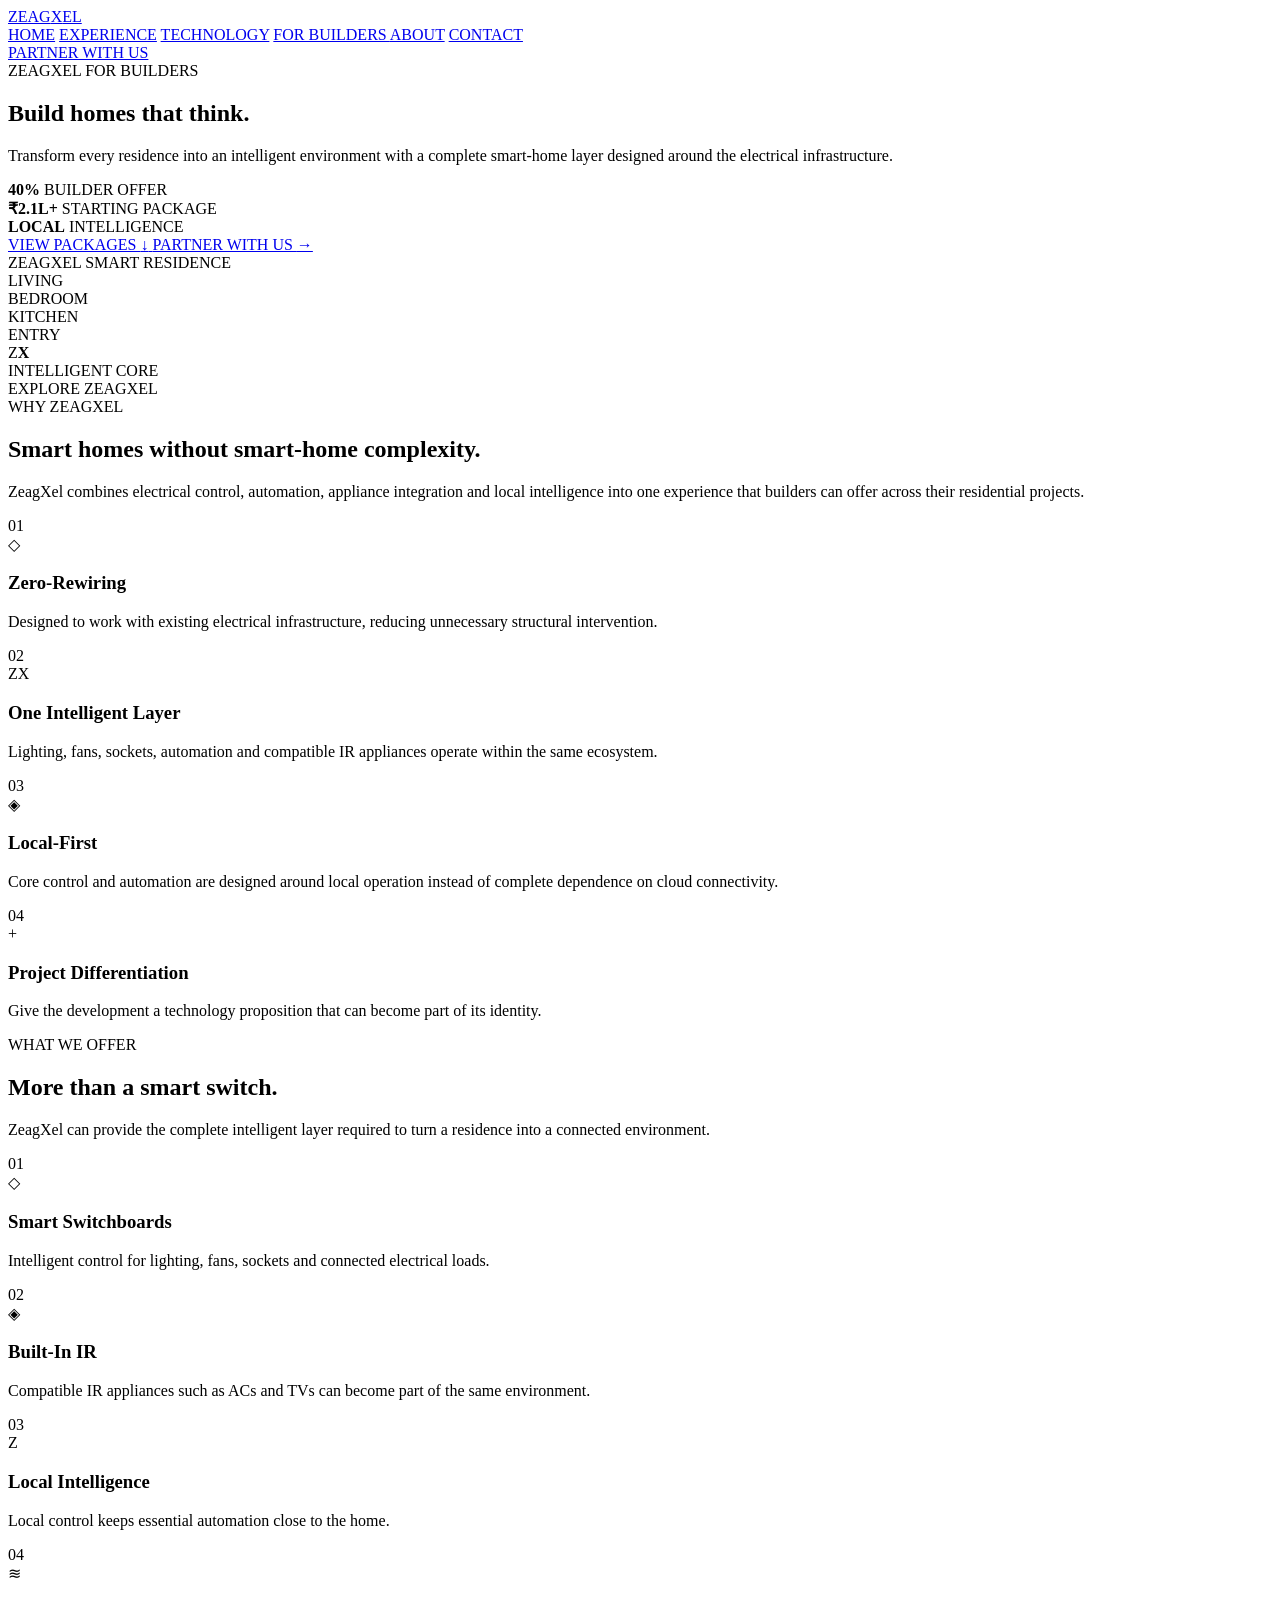
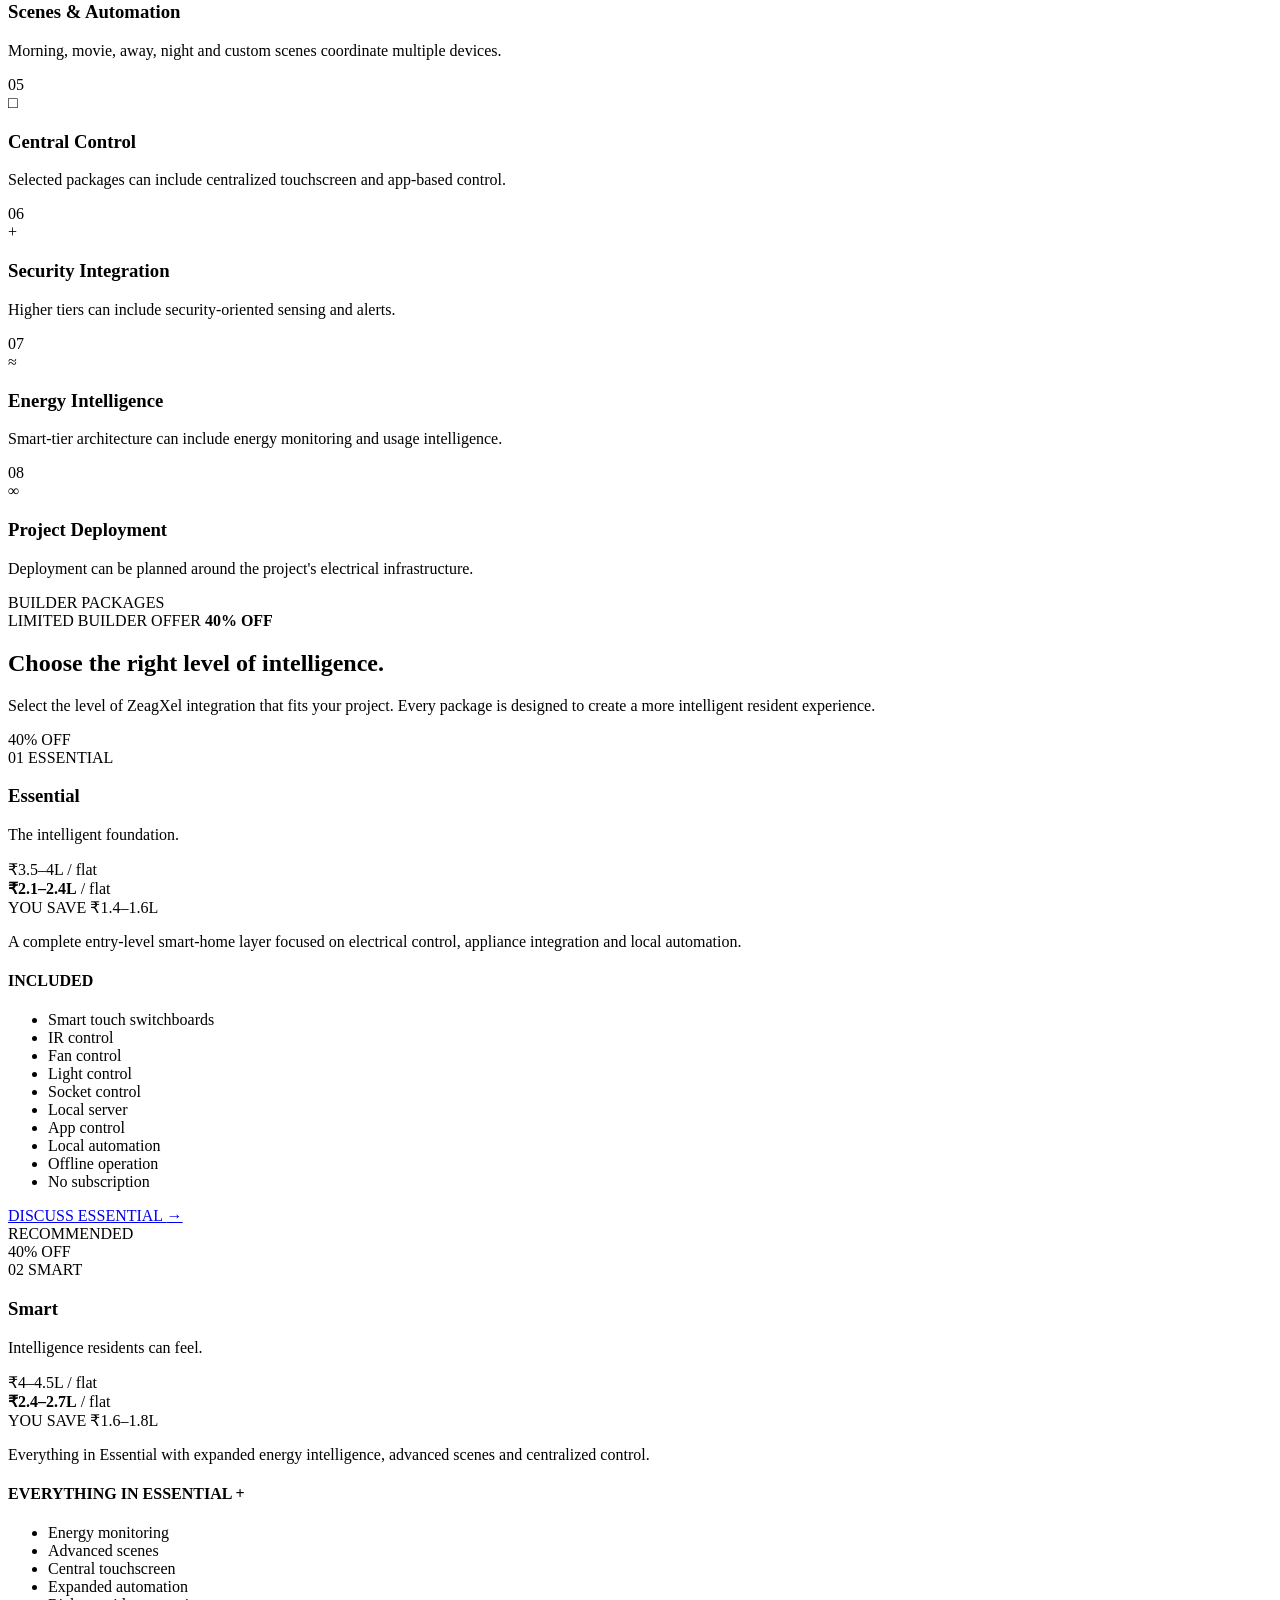
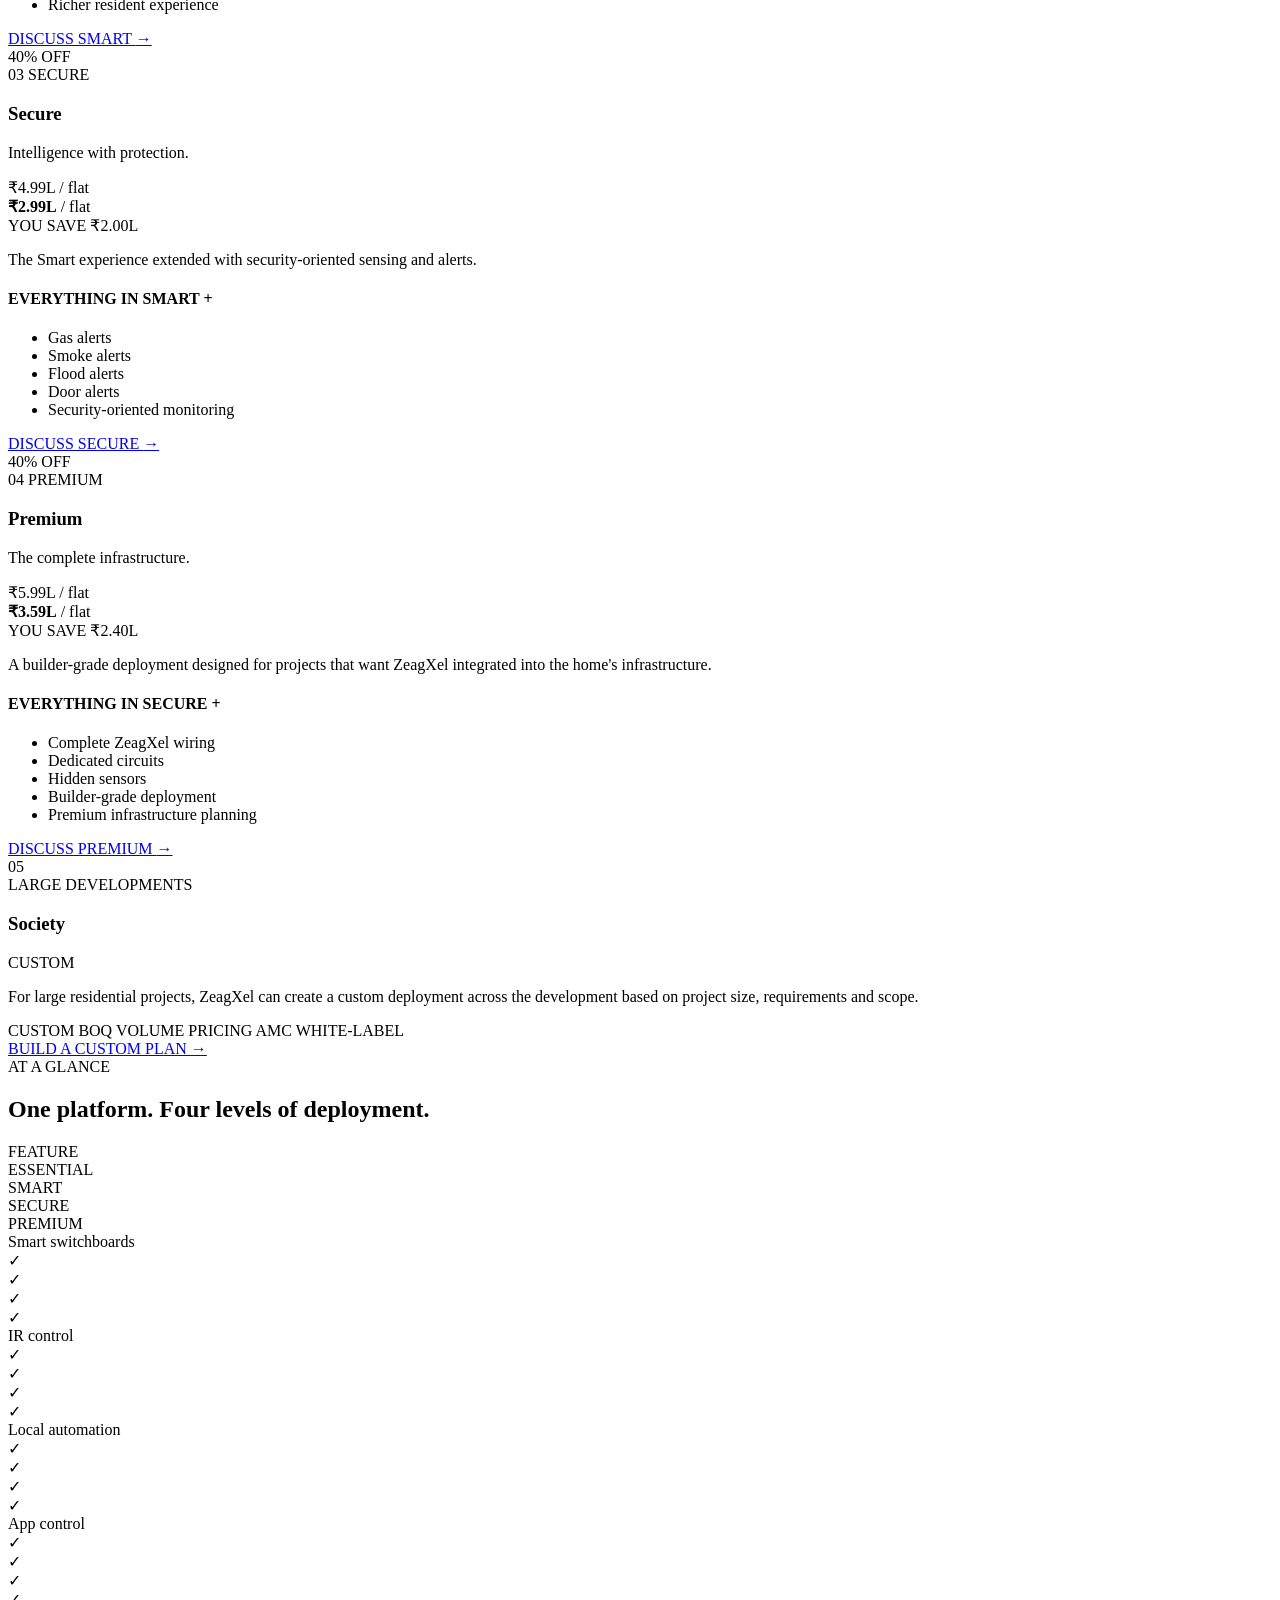
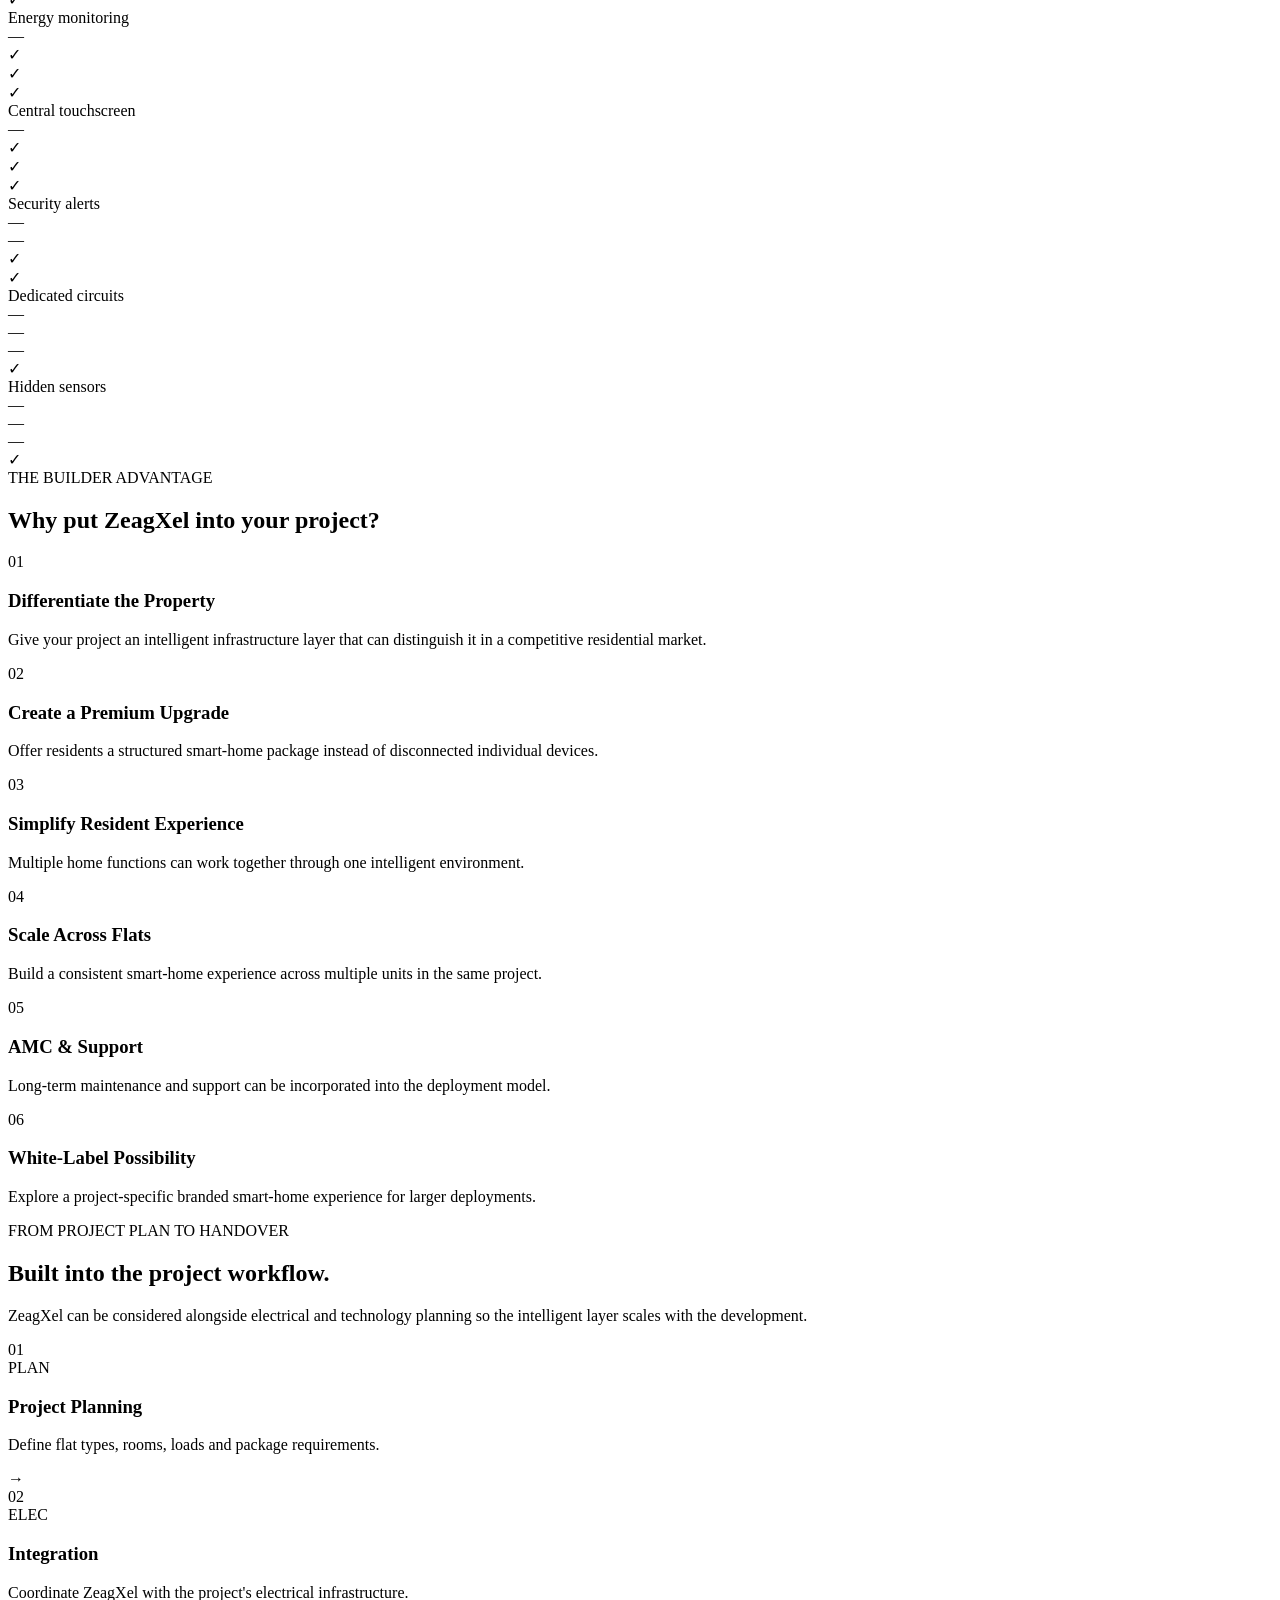
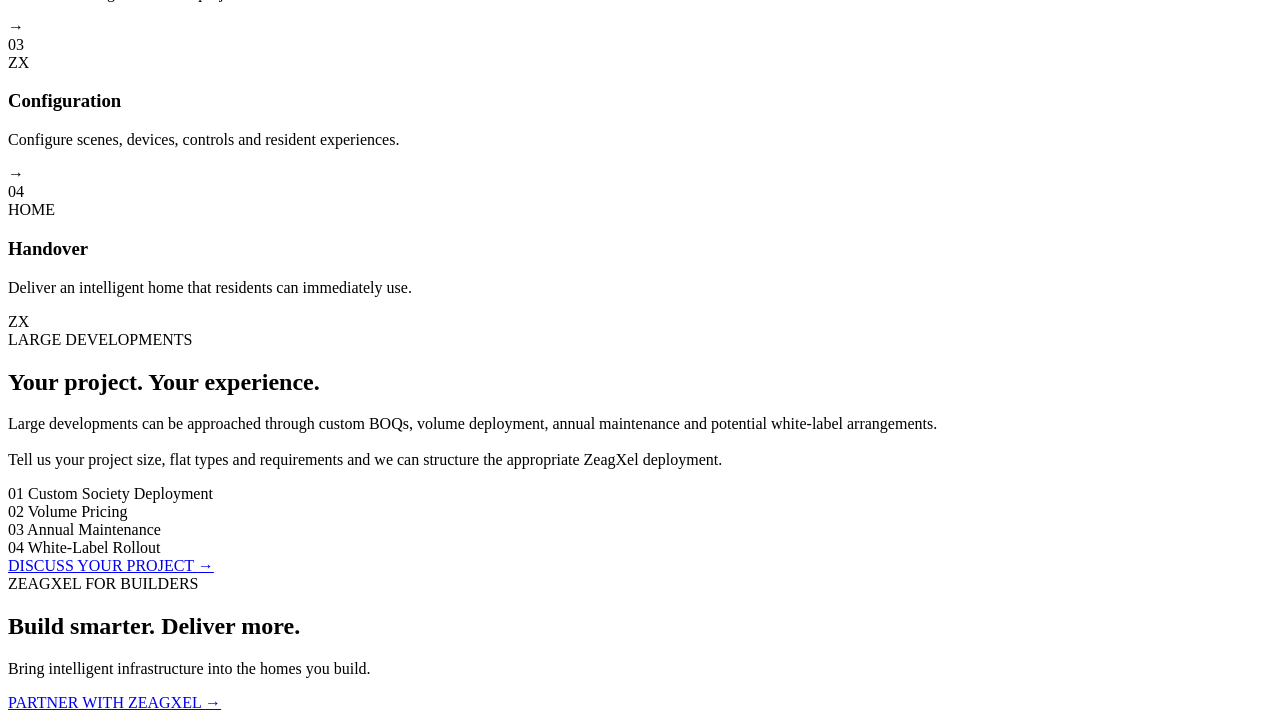
==== pages/builders.html @ 0b2b0d07 "Add files via upload" ====
<!DOCTYPE html>
<html lang="en">

<head>

    <meta charset="UTF-8">

    <meta name="viewport" content="width=device-width, initial-scale=1.0">

    <title>For Builders | ZeagXel</title>

    <link rel="stylesheet" href="../css/style.css">
    <link rel="stylesheet" href="../css/navbar.css">
    <link rel="stylesheet" href="../css/builders.css">

</head>


<body>

<header class="navbar">

    <a href="../index.html" class="brand">
        ZEAG<span>X</span>EL
    </a>

    <nav class="nav-links">

        <a href="../index.html">HOME</a>

        <a href="experience.html">EXPERIENCE</a>

        <a href="technology.html">TECHNOLOGY</a>

        <a href="builders.html" class="active">
            FOR BUILDERS
            <span class="nav-dot"></span>
        </a>

        <a href="about.html">ABOUT</a>

        <a href="contact.html">CONTACT</a>

    </nav>

    <a href="contact.html" class="nav-button">
        PARTNER WITH US
    </a>

</header>



<main>


<!-- =====================================================
     HERO
     ===================================================== -->

<section class="builders-hero">

    <div class="builders-hero-content">

        <div class="eyebrow">
            ZEAGXEL FOR BUILDERS
        </div>

        <h1>
            Build homes
            <span>that think.</span>
        </h1>

        <p>
            Transform every residence into an intelligent
            environment with a complete smart-home layer
            designed around the electrical infrastructure.
        </p>


        <div class="builders-hero-stats">

            <div>
                <strong>40%</strong>
                <span>BUILDER OFFER</span>
            </div>

            <div>
                <strong>₹2.1L+</strong>
                <span>STARTING PACKAGE</span>
            </div>

            <div>
                <strong>LOCAL</strong>
                <span>INTELLIGENCE</span>
            </div>

        </div>


        <div class="builders-actions">

            <a href="#packages" class="gold-button">
                VIEW PACKAGES
                <span>↓</span>
            </a>

            <a href="contact.html" class="outline-button">
                PARTNER WITH US
                <span>→</span>
            </a>

        </div>

    </div>



    <div class="builder-hero-visual">

        <div class="building-glow"></div>

        <div class="building-frame">

            <div class="building-header">
                <span>ZEAGXEL</span>
                <span>SMART RESIDENCE</span>
            </div>


            <div class="building-floor floor-one">
                <span>LIVING</span>
                <i></i>
            </div>

            <div class="building-floor floor-two">
                <span>BEDROOM</span>
                <i></i>
            </div>

            <div class="building-floor floor-three">
                <span>KITCHEN</span>
                <i></i>
            </div>

            <div class="building-floor floor-four">
                <span>ENTRY</span>
                <i></i>
            </div>


            <div class="building-core">

                <div class="zx-mark">
                    <span>Z</span><b>X</b>
                </div>

                <span>INTELLIGENT CORE</span>

            </div>

        </div>

    </div>


    <div class="builders-scroll">
        <span></span>
        EXPLORE ZEAGXEL
    </div>

</section>



<!-- =====================================================
     OFFER
     ===================================================== -->

<section class="builder-value-section">

    <div class="builder-value-heading">

        <div class="eyebrow">
            WHY ZEAGXEL
        </div>

        <h2>
            Smart homes
            <span>without smart-home complexity.</span>
        </h2>

        <p>
            ZeagXel combines electrical control, automation,
            appliance integration and local intelligence into
            one experience that builders can offer across
            their residential projects.
        </p>

    </div>


    <div class="builder-value-grid">


        <div class="builder-value-card">

            <span class="value-number">01</span>

            <div class="value-icon">◇</div>

            <h3>Zero-Rewiring</h3>

            <p>
                Designed to work with existing electrical
                infrastructure, reducing unnecessary
                structural intervention.
            </p>

        </div>


        <div class="builder-value-card">

            <span class="value-number">02</span>

            <div class="value-icon">ZX</div>

            <h3>One Intelligent Layer</h3>

            <p>
                Lighting, fans, sockets, automation and
                compatible IR appliances operate within
                the same ecosystem.
            </p>

        </div>


        <div class="builder-value-card">

            <span class="value-number">03</span>

            <div class="value-icon">◈</div>

            <h3>Local-First</h3>

            <p>
                Core control and automation are designed
                around local operation instead of complete
                dependence on cloud connectivity.
            </p>

        </div>


        <div class="builder-value-card">

            <span class="value-number">04</span>

            <div class="value-icon">+</div>

            <h3>Project Differentiation</h3>

            <p>
                Give the development a technology proposition
                that can become part of its identity.
            </p>

        </div>

    </div>

</section>



<!-- =====================================================
     OFFERING
     ===================================================== -->

<section class="offering-section">

    <div class="offering-heading">

        <div class="eyebrow">
            WHAT WE OFFER
        </div>

        <h2>
            More than
            <span>a smart switch.</span>
        </h2>

        <p>
            ZeagXel can provide the complete intelligent
            layer required to turn a residence into a
            connected environment.
        </p>

    </div>


    <div class="offering-grid">


        <div class="offering-card">
            <span>01</span>
            <div class="offering-icon">◇</div>
            <h3>Smart Switchboards</h3>
            <p>
                Intelligent control for lighting, fans,
                sockets and connected electrical loads.
            </p>
        </div>


        <div class="offering-card">
            <span>02</span>
            <div class="offering-icon">◈</div>
            <h3>Built-In IR</h3>
            <p>
                Compatible IR appliances such as ACs and
                TVs can become part of the same environment.
            </p>
        </div>


        <div class="offering-card">
            <span>03</span>
            <div class="offering-icon">Z</div>
            <h3>Local Intelligence</h3>
            <p>
                Local control keeps essential automation
                close to the home.
            </p>
        </div>


        <div class="offering-card">
            <span>04</span>
            <div class="offering-icon">≋</div>
            <h3>Scenes & Automation</h3>
            <p>
                Morning, movie, away, night and custom
                scenes coordinate multiple devices.
            </p>
        </div>


        <div class="offering-card">
            <span>05</span>
            <div class="offering-icon">□</div>
            <h3>Central Control</h3>
            <p>
                Selected packages can include centralized
                touchscreen and app-based control.
            </p>
        </div>


        <div class="offering-card">
            <span>06</span>
            <div class="offering-icon">+</div>
            <h3>Security Integration</h3>
            <p>
                Higher tiers can include security-oriented
                sensing and alerts.
            </p>
        </div>


        <div class="offering-card">
            <span>07</span>
            <div class="offering-icon">≈</div>
            <h3>Energy Intelligence</h3>
            <p>
                Smart-tier architecture can include
                energy monitoring and usage intelligence.
            </p>
        </div>


        <div class="offering-card">
            <span>08</span>
            <div class="offering-icon">∞</div>
            <h3>Project Deployment</h3>
            <p>
                Deployment can be planned around the
                project's electrical infrastructure.
            </p>
        </div>

    </div>

</section>



<!-- =====================================================
     PACKAGES
     ===================================================== -->

<section class="packages-section" id="packages">


    <div class="packages-heading">

        <div class="eyebrow">
            BUILDER PACKAGES
        </div>

        <div class="offer-badge">
            <span>LIMITED BUILDER OFFER</span>
            <strong>40% OFF</strong>
        </div>

        <h2>
            Choose the
            <span>right level of intelligence.</span>
        </h2>

        <p>
            Select the level of ZeagXel integration that
            fits your project. Every package is designed
            to create a more intelligent resident experience.
        </p>

    </div>



    <div class="packages-grid">


        <!-- ESSENTIAL -->

        <article class="package-card">

            <div class="package-discount">
                40% OFF
            </div>

            <div class="package-top">

                <span class="package-number">01</span>

                <span class="package-label">
                    ESSENTIAL
                </span>

            </div>


            <h3>Essential</h3>

            <p class="package-tagline">
                The intelligent foundation.
            </p>


            <div class="old-price">
                ₹3.5–4L / flat
            </div>


            <div class="package-price">
                <strong>₹2.1–2.4L</strong>
                <span>/ flat</span>
            </div>


            <div class="saving">
                YOU SAVE ₹1.4–1.6L
            </div>


            <p class="package-description">
                A complete entry-level smart-home layer
                focused on electrical control, appliance
                integration and local automation.
            </p>


            <div class="package-divider"></div>


            <h4>INCLUDED</h4>

            <ul>
                <li>Smart touch switchboards</li>
                <li>IR control</li>
                <li>Fan control</li>
                <li>Light control</li>
                <li>Socket control</li>
                <li>Local server</li>
                <li>App control</li>
                <li>Local automation</li>
                <li>Offline operation</li>
                <li>No subscription</li>
            </ul>


            <a href="contact.html" class="package-button">
                DISCUSS ESSENTIAL
                <span>→</span>
            </a>

        </article>



        <!-- SMART -->

        <article class="package-card featured">

            <div class="package-featured">
                RECOMMENDED
            </div>

            <div class="package-discount">
                40% OFF
            </div>

            <div class="package-top">

                <span class="package-number">02</span>

                <span class="package-label">
                    SMART
                </span>

            </div>


            <h3>Smart</h3>

            <p class="package-tagline">
                Intelligence residents can feel.
            </p>


            <div class="old-price">
                ₹4–4.5L / flat
            </div>


            <div class="package-price">
                <strong>₹2.4–2.7L</strong>
                <span>/ flat</span>
            </div>


            <div class="saving">
                YOU SAVE ₹1.6–1.8L
            </div>


            <p class="package-description">
                Everything in Essential with expanded
                energy intelligence, advanced scenes and
                centralized control.
            </p>


            <div class="package-divider"></div>


            <h4>EVERYTHING IN ESSENTIAL +</h4>

            <ul>
                <li>Energy monitoring</li>
                <li>Advanced scenes</li>
                <li>Central touchscreen</li>
                <li>Expanded automation</li>
                <li>Richer resident experience</li>
            </ul>


            <a href="contact.html" class="package-button">
                DISCUSS SMART
                <span>→</span>
            </a>

        </article>



        <!-- SECURE -->

        <article class="package-card">

            <div class="package-discount">
                40% OFF
            </div>

            <div class="package-top">

                <span class="package-number">03</span>

                <span class="package-label">
                    SECURE
                </span>

            </div>


            <h3>Secure</h3>

            <p class="package-tagline">
                Intelligence with protection.
            </p>


            <div class="old-price">
                ₹4.99L / flat
            </div>


            <div class="package-price">
                <strong>₹2.99L</strong>
                <span>/ flat</span>
            </div>


            <div class="saving">
                YOU SAVE ₹2.00L
            </div>


            <p class="package-description">
                The Smart experience extended with
                security-oriented sensing and alerts.
            </p>


            <div class="package-divider"></div>


            <h4>EVERYTHING IN SMART +</h4>

            <ul>
                <li>Gas alerts</li>
                <li>Smoke alerts</li>
                <li>Flood alerts</li>
                <li>Door alerts</li>
                <li>Security-oriented monitoring</li>
            </ul>


            <a href="contact.html" class="package-button">
                DISCUSS SECURE
                <span>→</span>
            </a>

        </article>



        <!-- PREMIUM -->

        <article class="package-card premium">

            <div class="package-discount">
                40% OFF
            </div>

            <div class="package-top">

                <span class="package-number">04</span>

                <span class="package-label">
                    PREMIUM
                </span>

            </div>


            <h3>Premium</h3>

            <p class="package-tagline">
                The complete infrastructure.
            </p>


            <div class="old-price">
                ₹5.99L / flat
            </div>


            <div class="package-price">
                <strong>₹3.59L</strong>
                <span>/ flat</span>
            </div>


            <div class="saving">
                YOU SAVE ₹2.40L
            </div>


            <p class="package-description">
                A builder-grade deployment designed for
                projects that want ZeagXel integrated into
                the home's infrastructure.
            </p>


            <div class="package-divider"></div>


            <h4>EVERYTHING IN SECURE +</h4>

            <ul>
                <li>Complete ZeagXel wiring</li>
                <li>Dedicated circuits</li>
                <li>Hidden sensors</li>
                <li>Builder-grade deployment</li>
                <li>Premium infrastructure planning</li>
            </ul>


            <a href="contact.html" class="package-button">
                DISCUSS PREMIUM
                <span>→</span>
            </a>

        </article>


    </div>



    <!-- SOCIETY -->

    <div class="society-package">

        <div class="society-left">

            <span>05</span>

            <div class="eyebrow">
                LARGE DEVELOPMENTS
            </div>

            <h3>Society</h3>

        </div>


        <div class="society-middle">

            <div class="society-custom-price">
                CUSTOM
            </div>

            <p>
                For large residential projects, ZeagXel
                can create a custom deployment across
                the development based on project size,
                requirements and scope.
            </p>


            <div class="society-tags">

                <span>CUSTOM BOQ</span>
                <span>VOLUME PRICING</span>
                <span>AMC</span>
                <span>WHITE-LABEL</span>

            </div>

        </div>


        <a href="contact.html" class="society-button">
            BUILD A CUSTOM PLAN
            <span>→</span>
        </a>

    </div>


</section>



<!-- =====================================================
     COMPARISON
     ===================================================== -->

<section class="comparison-section">

    <div class="comparison-heading">

        <div class="eyebrow">
            AT A GLANCE
        </div>

        <h2>
            One platform.
            <span>Four levels of deployment.</span>
        </h2>

    </div>


    <div class="comparison-table">


        <div class="comparison-row comparison-header">
            <div>FEATURE</div>
            <div>ESSENTIAL</div>
            <div>SMART</div>
            <div>SECURE</div>
            <div>PREMIUM</div>
        </div>


        <div class="comparison-row">
            <div>Smart switchboards</div>
            <div>✓</div>
            <div>✓</div>
            <div>✓</div>
            <div>✓</div>
        </div>


        <div class="comparison-row">
            <div>IR control</div>
            <div>✓</div>
            <div>✓</div>
            <div>✓</div>
            <div>✓</div>
        </div>


        <div class="comparison-row">
            <div>Local automation</div>
            <div>✓</div>
            <div>✓</div>
            <div>✓</div>
            <div>✓</div>
        </div>


        <div class="comparison-row">
            <div>App control</div>
            <div>✓</div>
            <div>✓</div>
            <div>✓</div>
            <div>✓</div>
        </div>


        <div class="comparison-row">
            <div>Energy monitoring</div>
            <div>—</div>
            <div>✓</div>
            <div>✓</div>
            <div>✓</div>
        </div>


        <div class="comparison-row">
            <div>Central touchscreen</div>
            <div>—</div>
            <div>✓</div>
            <div>✓</div>
            <div>✓</div>
        </div>


        <div class="comparison-row">
            <div>Security alerts</div>
            <div>—</div>
            <div>—</div>
            <div>✓</div>
            <div>✓</div>
        </div>


        <div class="comparison-row">
            <div>Dedicated circuits</div>
            <div>—</div>
            <div>—</div>
            <div>—</div>
            <div>✓</div>
        </div>


        <div class="comparison-row">
            <div>Hidden sensors</div>
            <div>—</div>
            <div>—</div>
            <div>—</div>
            <div>✓</div>
        </div>


    </div>

</section>



<!-- =====================================================
     BENEFITS
     ===================================================== -->

<section class="benefits-section">

    <div class="benefits-heading">

        <div class="eyebrow">
            THE BUILDER ADVANTAGE
        </div>

        <h2>
            Why put ZeagXel
            <span>into your project?</span>
        </h2>

    </div>


    <div class="benefits-grid">


        <div class="benefit">
            <span>01</span>
            <h3>Differentiate the Property</h3>
            <p>
                Give your project an intelligent infrastructure
                layer that can distinguish it in a competitive
                residential market.
            </p>
        </div>


        <div class="benefit">
            <span>02</span>
            <h3>Create a Premium Upgrade</h3>
            <p>
                Offer residents a structured smart-home
                package instead of disconnected individual
                devices.
            </p>
        </div>


        <div class="benefit">
            <span>03</span>
            <h3>Simplify Resident Experience</h3>
            <p>
                Multiple home functions can work together
                through one intelligent environment.
            </p>
        </div>


        <div class="benefit">
            <span>04</span>
            <h3>Scale Across Flats</h3>
            <p>
                Build a consistent smart-home experience
                across multiple units in the same project.
            </p>
        </div>


        <div class="benefit">
            <span>05</span>
            <h3>AMC & Support</h3>
            <p>
                Long-term maintenance and support can be
                incorporated into the deployment model.
            </p>
        </div>


        <div class="benefit">
            <span>06</span>
            <h3>White-Label Possibility</h3>
            <p>
                Explore a project-specific branded
                smart-home experience for larger deployments.
            </p>
        </div>


    </div>

</section>



<!-- =====================================================
     DEPLOYMENT
     ===================================================== -->

<section class="deployment-section">

    <div class="deployment-heading">

        <div class="eyebrow">
            FROM PROJECT PLAN TO HANDOVER
        </div>

        <h2>
            Built into the
            <span>project workflow.</span>
        </h2>

        <p>
            ZeagXel can be considered alongside electrical
            and technology planning so the intelligent layer
            scales with the development.
        </p>

    </div>


    <div class="deployment-flow">


        <div class="deployment-step">

            <span class="step-number">01</span>

            <div class="step-icon">
                PLAN
            </div>

            <h3>Project Planning</h3>

            <p>
                Define flat types, rooms, loads and
                package requirements.
            </p>

        </div>


        <div class="deployment-connector">
            →
        </div>


        <div class="deployment-step">

            <span class="step-number">02</span>

            <div class="step-icon">
                ELEC
            </div>

            <h3>Integration</h3>

            <p>
                Coordinate ZeagXel with the project's
                electrical infrastructure.
            </p>

        </div>


        <div class="deployment-connector">
            →
        </div>


        <div class="deployment-step">

            <span class="step-number">03</span>

            <div class="step-icon">
                ZX
            </div>

            <h3>Configuration</h3>

            <p>
                Configure scenes, devices, controls
                and resident experiences.
            </p>

        </div>


        <div class="deployment-connector">
            →
        </div>


        <div class="deployment-step">

            <span class="step-number">04</span>

            <div class="step-icon">
                HOME
            </div>

            <h3>Handover</h3>

            <p>
                Deliver an intelligent home that
                residents can immediately use.
            </p>

        </div>


    </div>

</section>



<!-- =====================================================
     CUSTOM PARTNERSHIP
     ===================================================== -->

<section class="partnership-section">


    <div class="partnership-number">
        ZX
    </div>


    <div class="partnership-content">

        <div class="eyebrow">
            LARGE DEVELOPMENTS
        </div>

        <h2>
            Your project.
            <span>Your experience.</span>
        </h2>

        <p>

            Large developments can be approached through
            custom BOQs, volume deployment, annual
            maintenance and potential white-label
            arrangements.

            <br><br>

            Tell us your project size, flat types and
            requirements and we can structure the
            appropriate ZeagXel deployment.

        </p>


        <div class="partnership-options">

            <div>
                <span>01</span>
                Custom Society Deployment
            </div>

            <div>
                <span>02</span>
                Volume Pricing
            </div>

            <div>
                <span>03</span>
                Annual Maintenance
            </div>

            <div>
                <span>04</span>
                White-Label Rollout
            </div>

        </div>


        <a href="contact.html" class="gold-button">
            DISCUSS YOUR PROJECT
            <span>→</span>
        </a>

    </div>

</section>



<!-- =====================================================
     FINAL
     ===================================================== -->

<section class="builders-final">

    <div class="eyebrow">
        ZEAGXEL FOR BUILDERS
    </div>

    <h2>
        Build smarter.
        <span>Deliver more.</span>
    </h2>

    <p>
        Bring intelligent infrastructure into
        the homes you build.
    </p>

    <a href="contact.html" class="gold-button">
        PARTNER WITH ZEAGXEL
        <span>→</span>
    </a>

</section>


</main>



<script src="../js/builders.js"></script>
<script src="../js/animations.js"></script>

</body>

</html>
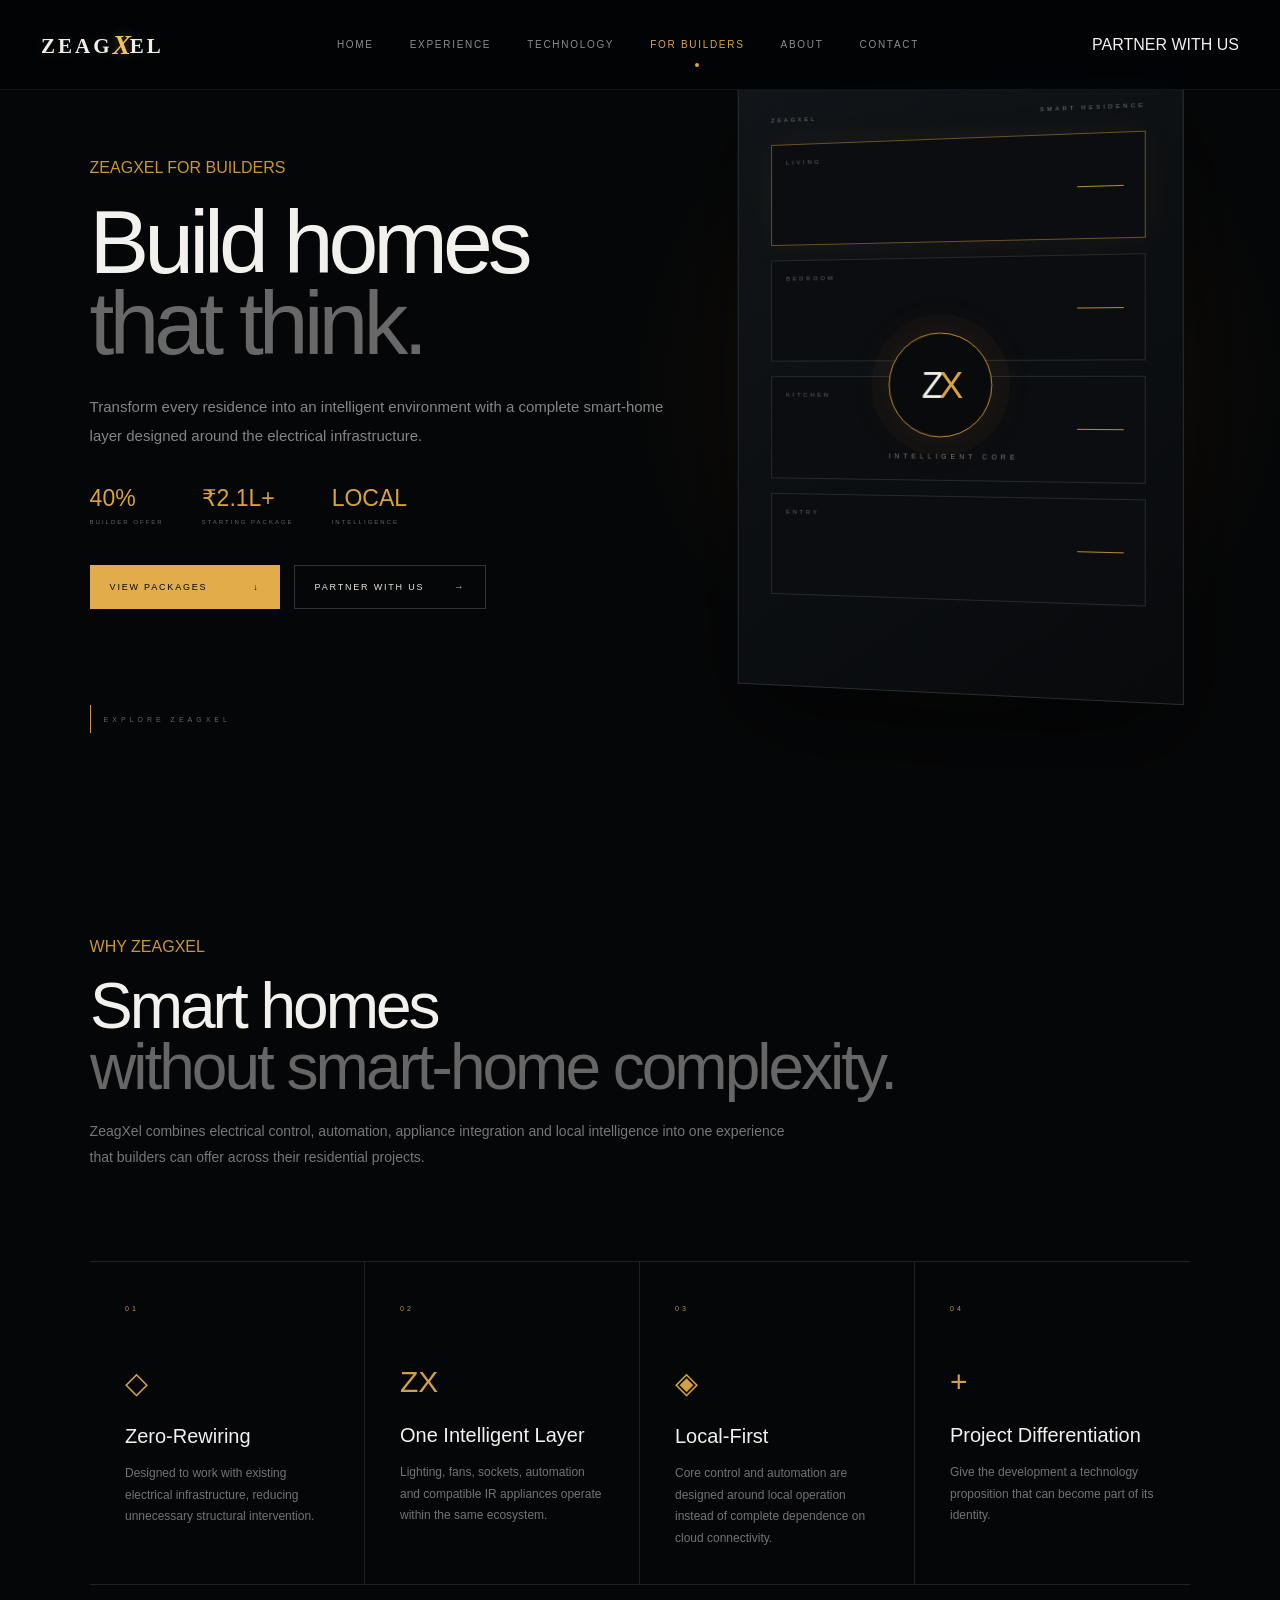
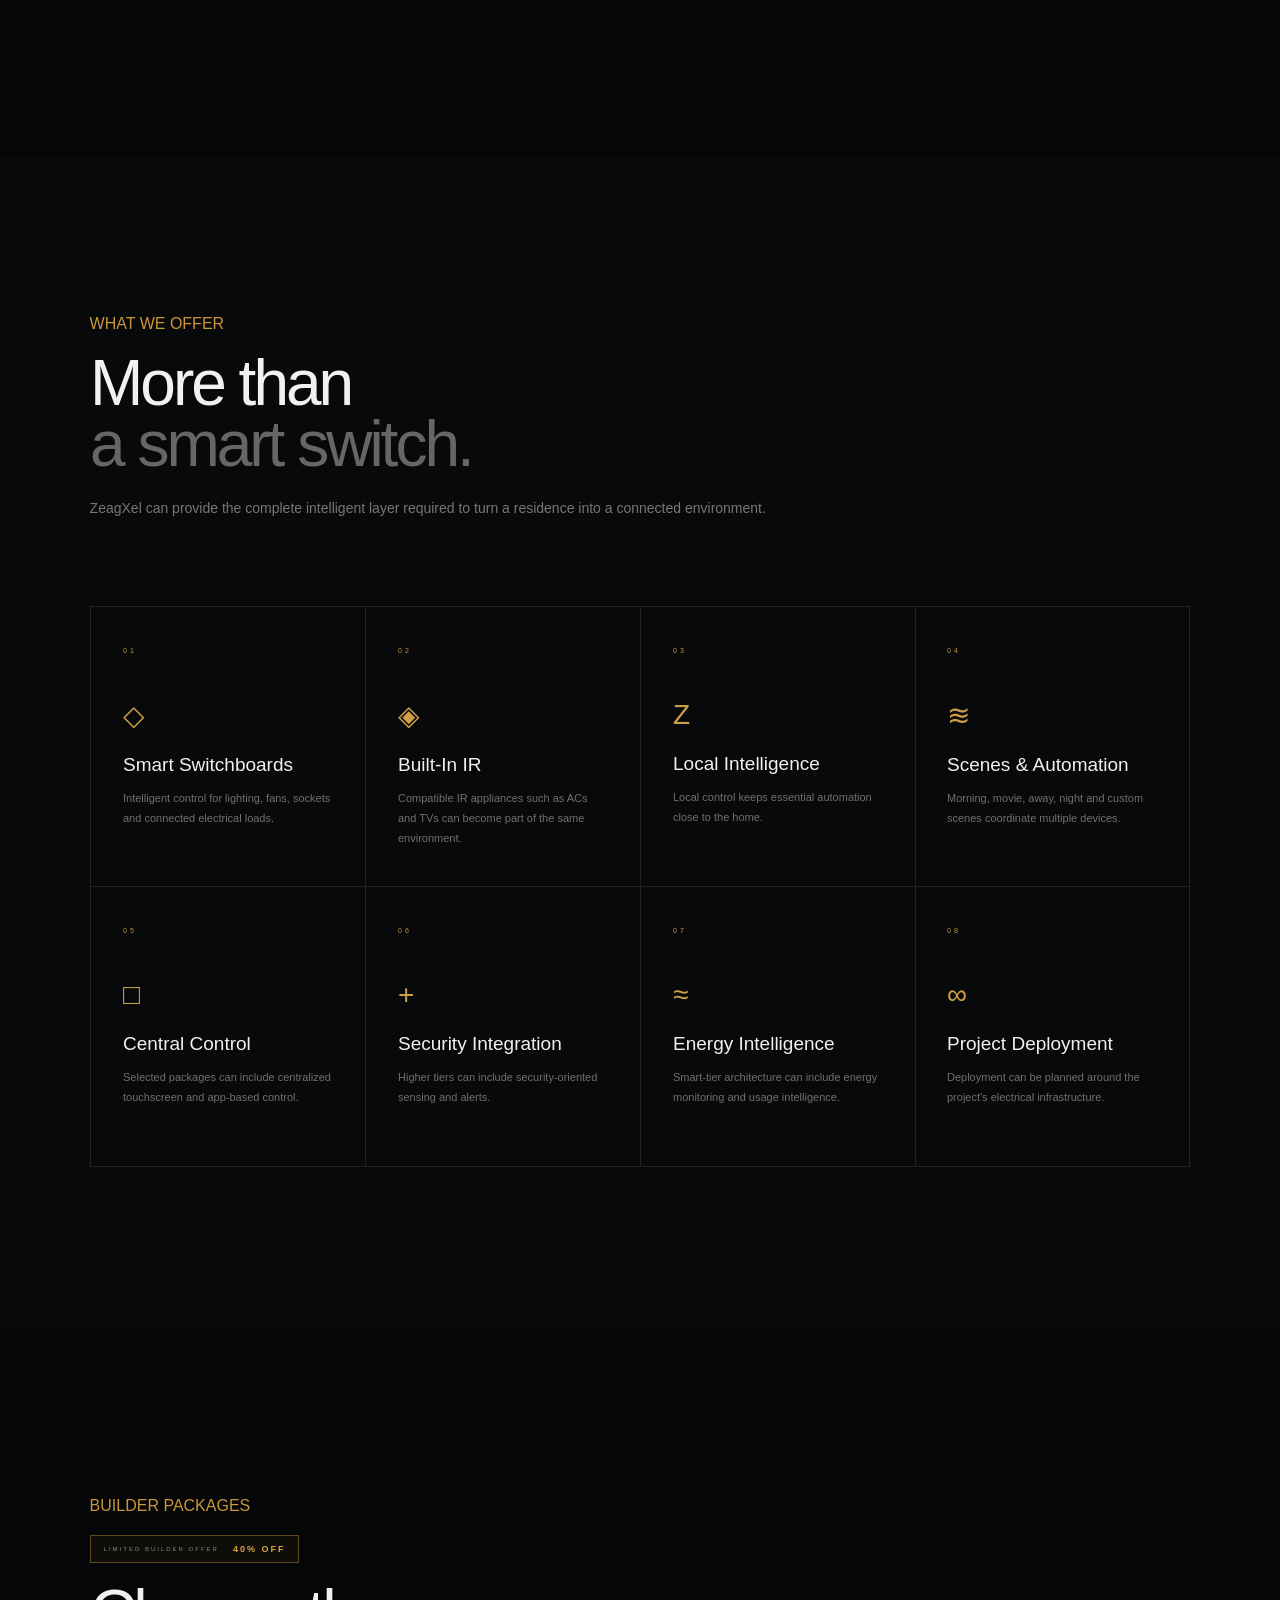
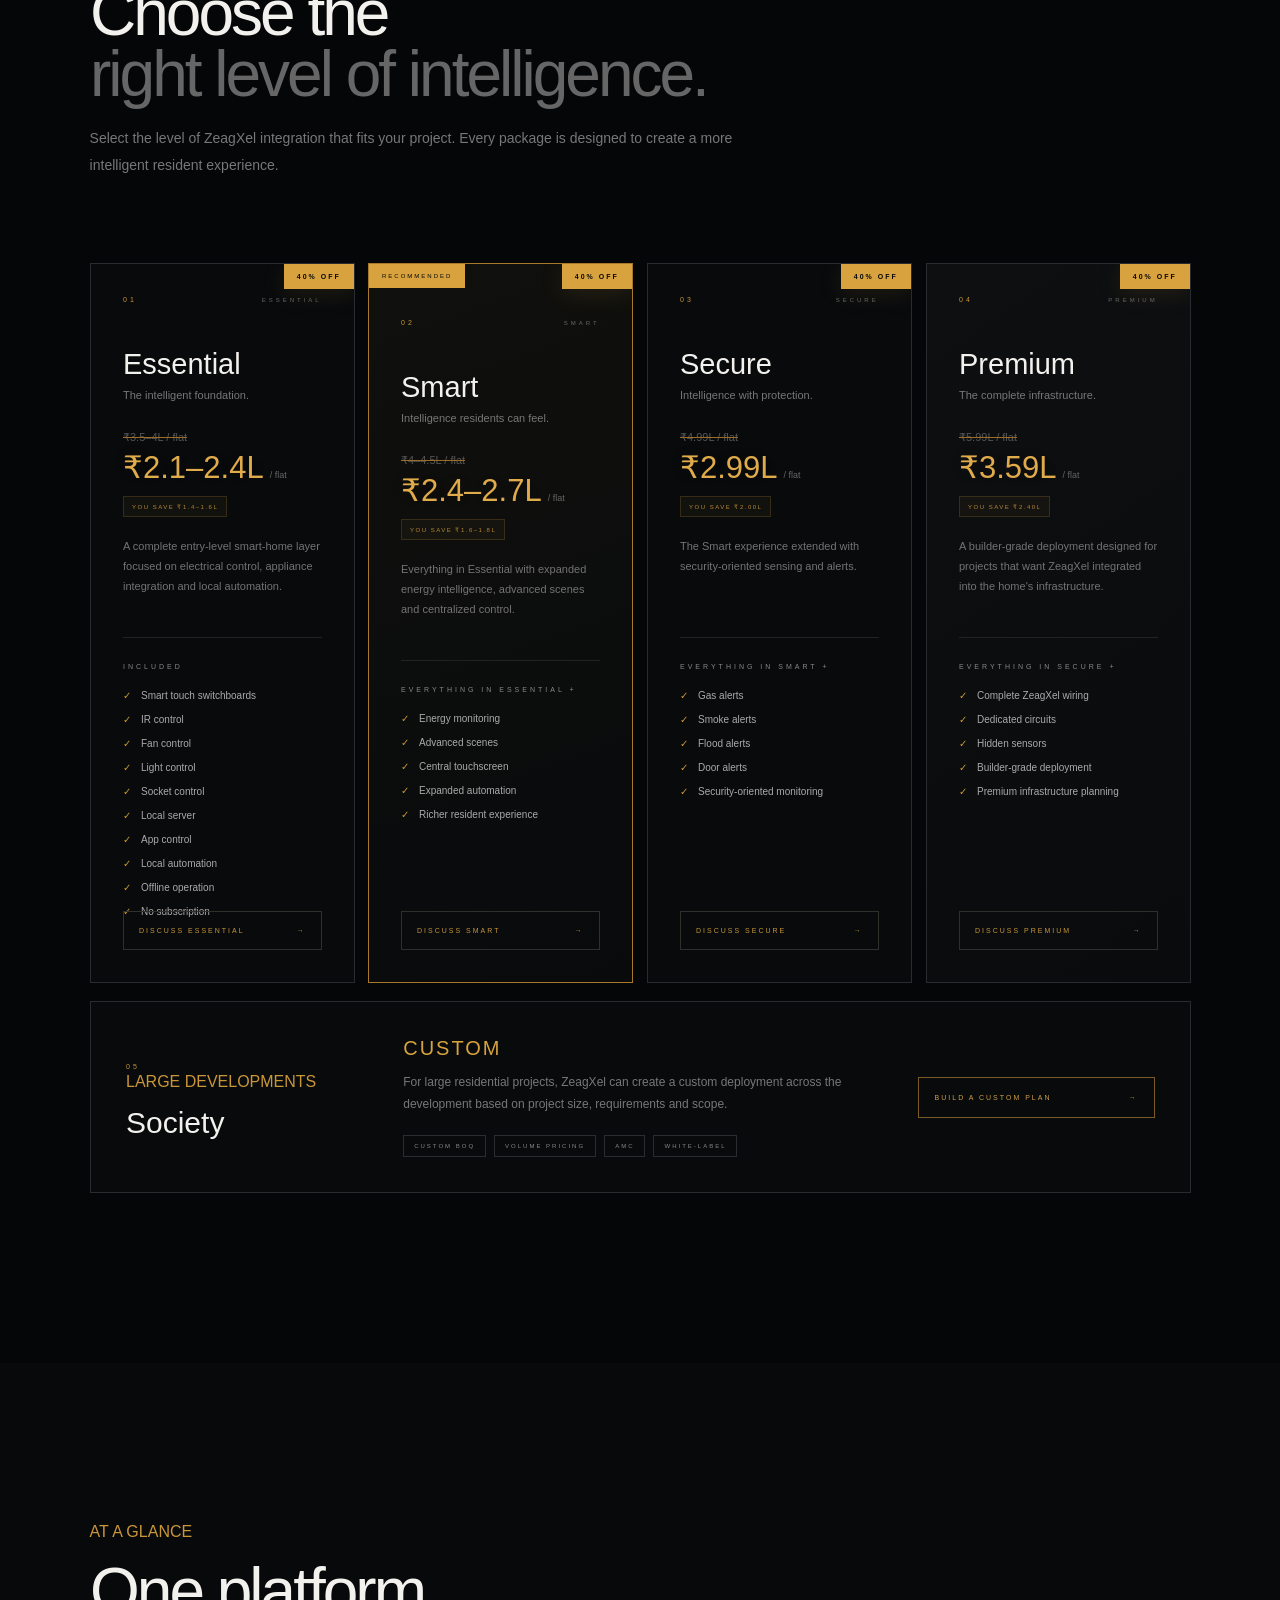
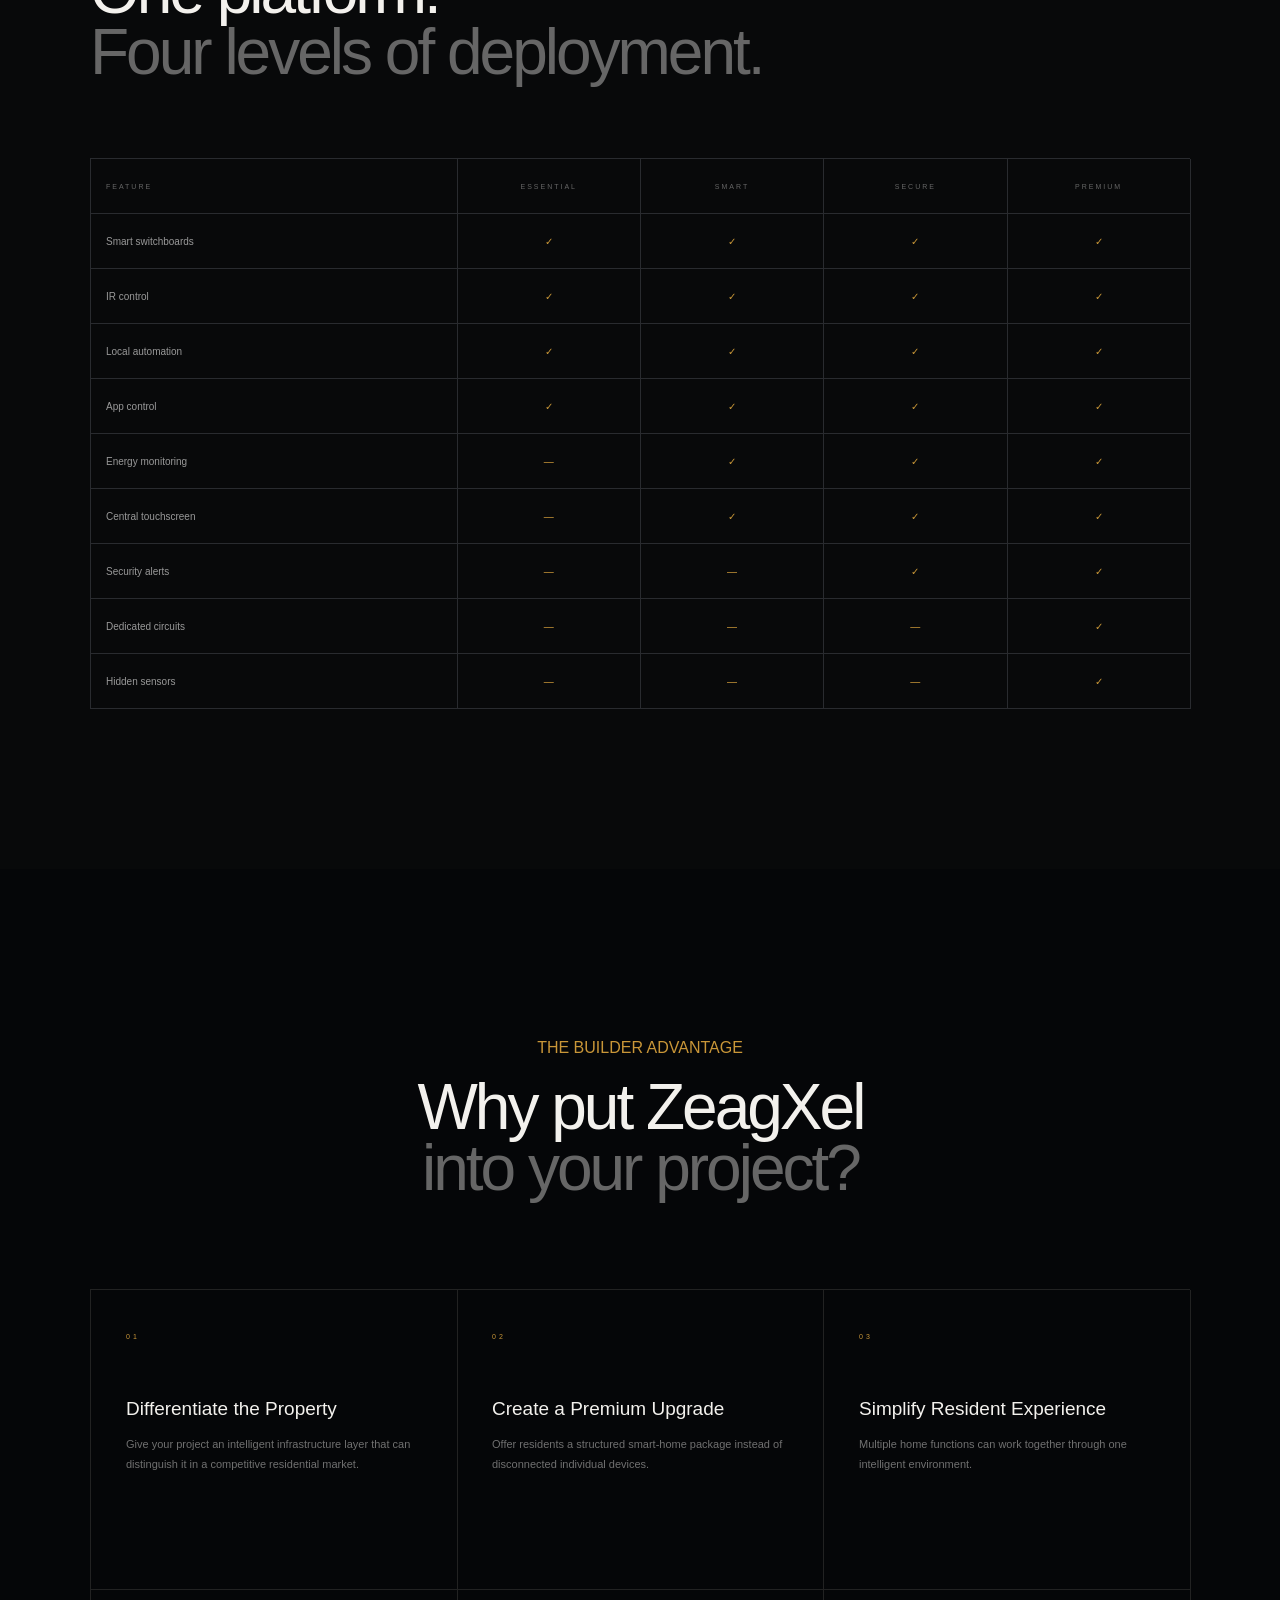
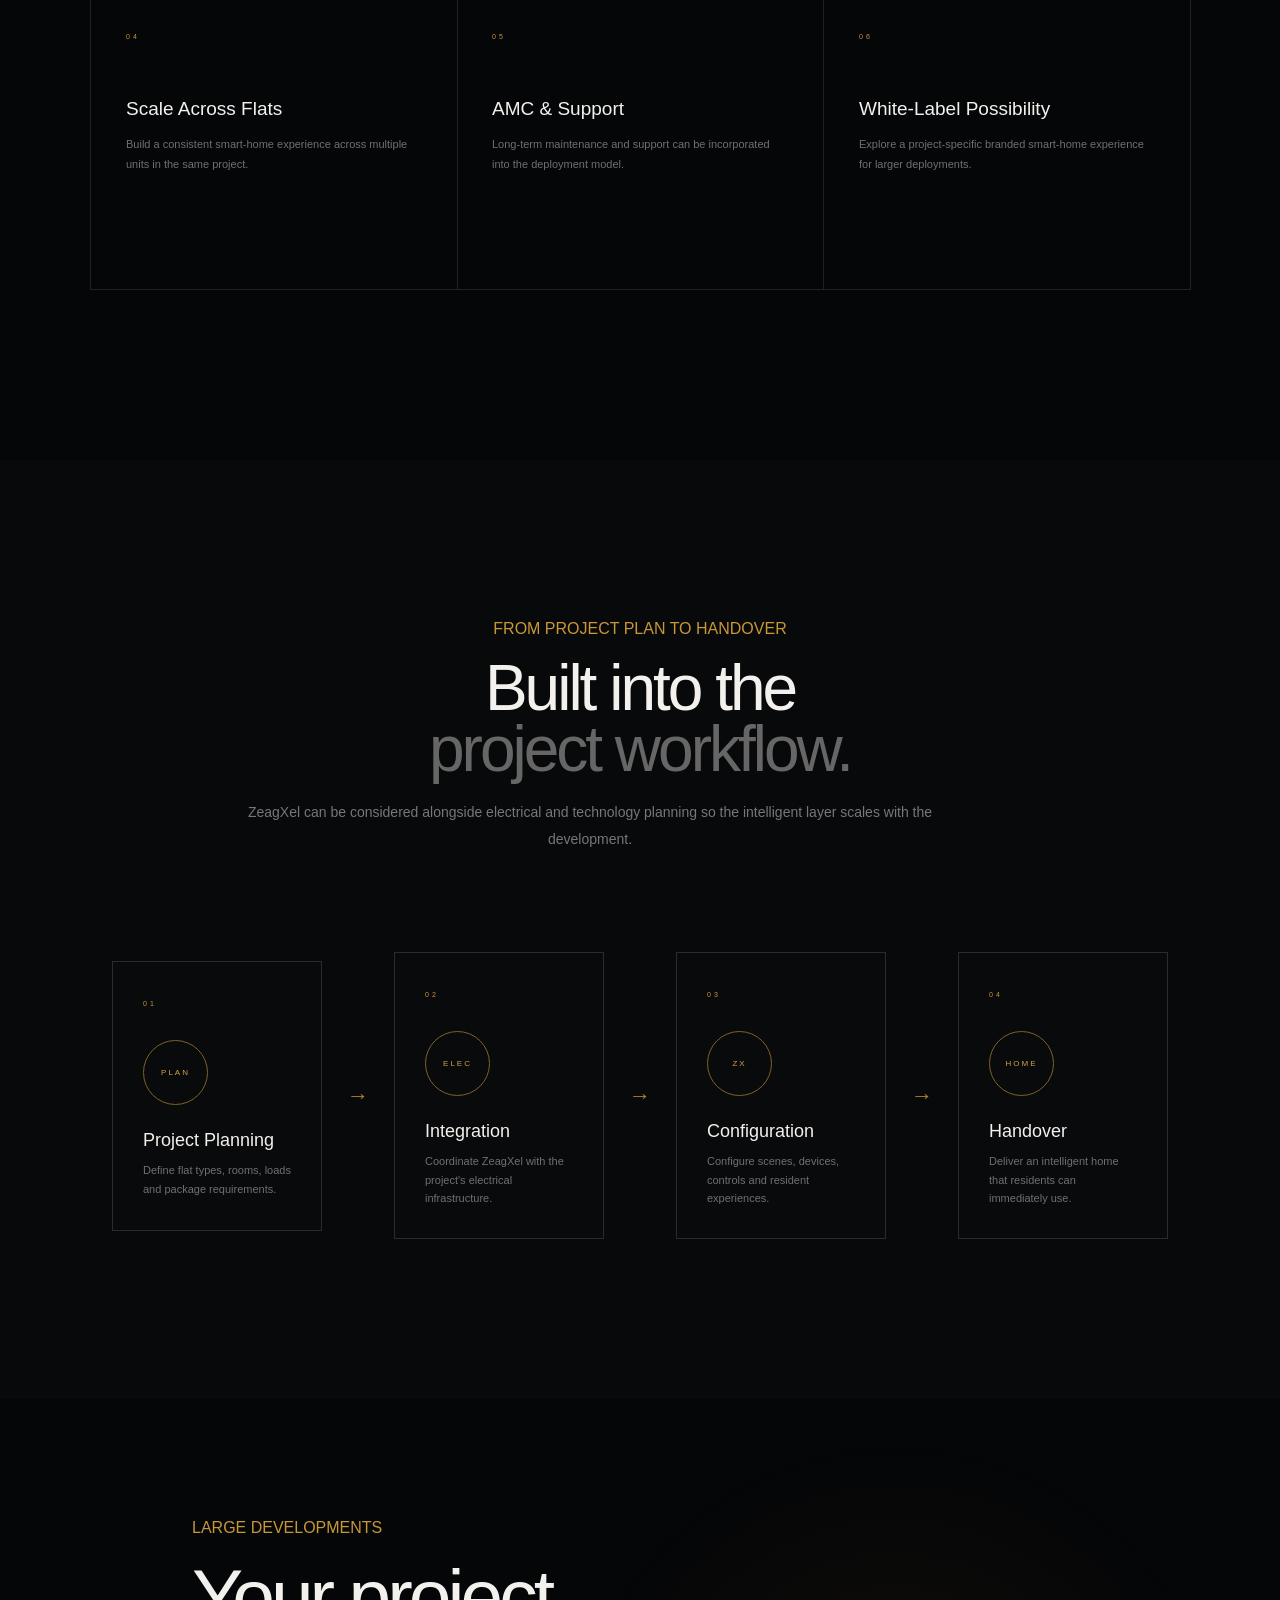
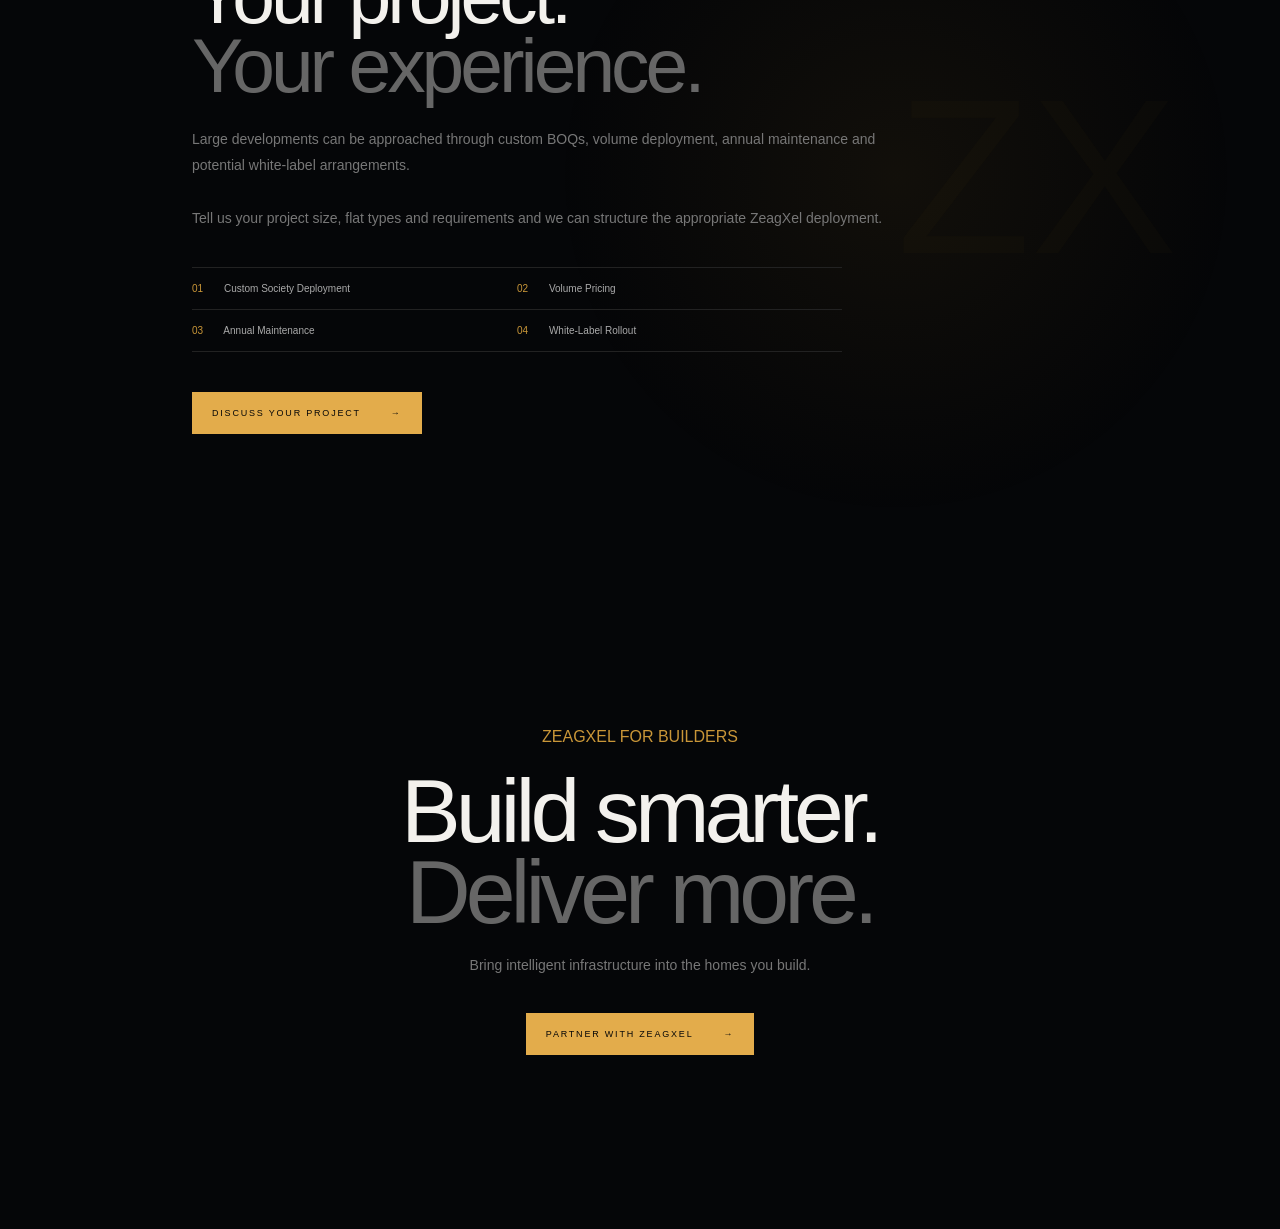
==== commit 4faa4609: "Enhance builders.html with SEO and social meta tags Updated the title and added meta tags for SEO an" ====
--- a/pages/builders.html
+++ b/pages/builders.html
@@ -7,7 +7,38 @@
 
     <meta name="viewport" content="width=device-width, initial-scale=1.0">
 
-    <title>For Builders | ZeagXel</title>
+    <title>Smart Home Automation for Builders &amp; Developers | ZeagXel</title>
+
+    <meta name="description" content="ZeagXel helps residential builders and developers integrate smart-home electrical infrastructure, smart switchboards and local-first automation into residential projects.">
+
+    <meta name="robots" content="index, follow">
+
+    <link rel="canonical" href="https://zeagxel.com/pages/builders.html">
+
+    <meta property="og:title" content="Smart Home Automation for Builders | ZeagXel">
+
+    <meta property="og:description" content="Explore smart-home infrastructure, builder packages and local-first automation for residential developments with ZeagXel.">
+
+    <meta property="og:url" content="https://zeagxel.com/pages/builders.html">
+
+    <meta property="og:type" content="website">
+
+    <meta property="og:site_name" content="ZeagXel Technologies">
+
+    <script type="application/ld+json">
+    {
+      "@context": "https://schema.org",
+      "@type": "WebPage",
+      "name": "Smart Home Automation for Builders and Developers",
+      "url": "https://zeagxel.com/pages/builders.html",
+      "description": "Smart-home electrical infrastructure, smart switchboards and local-first automation for residential builders and developers.",
+      "isPartOf": {
+        "@type": "WebSite",
+        "name": "ZeagXel Technologies",
+        "url": "https://zeagxel.com/"
+      }
+    }
+    </script>
 
     <link rel="stylesheet" href="../css/style.css">
     <link rel="stylesheet" href="../css/navbar.css">
--- a/css/style.css
+++ b/css/style.css
@@ -0,0 +1,218 @@
+/* =====================================================
+   ZEAGXEL
+   GLOBAL STYLES
+===================================================== */
+
+:root {
+
+    --black:
+        #050608;
+
+    --black-deep:
+        #020304;
+
+    --white:
+        #f3f1ed;
+
+    --gold:
+        #d8a64c;
+
+    --gold-light:
+        #efbd62;
+
+    --grey:
+        #929398;
+
+    --grey-dark:
+        #65676c;
+
+    --border:
+        rgba(255, 255, 255, 0.10);
+
+}
+
+
+/* =====================================================
+   RESET
+===================================================== */
+
+* {
+    margin: 0;
+
+    padding: 0;
+
+    box-sizing: border-box;
+}
+
+
+html {
+    scroll-behavior: smooth;
+}
+
+
+body {
+
+    width: 100%;
+
+    min-height: 100vh;
+
+    overflow-x: hidden;
+
+    background:
+        var(--black);
+
+    color:
+        var(--white);
+
+    font-family:
+        Arial,
+        Helvetica,
+        sans-serif;
+
+    -webkit-font-smoothing:
+        antialiased;
+}
+
+main {
+    transition: filter 0.75s ease;
+}
+
+body.lights-on main,
+body.lights-on .navbar {
+    filter: brightness(1.5);
+}
+
+body.lights-on::after {
+    content: "";
+    position: fixed;
+    inset: 0;
+    z-index: 999;
+    pointer-events: none;
+    background:
+        radial-gradient(ellipse at 70% 38%, rgba(255, 204, 112, 0.28), transparent 54%),
+        radial-gradient(ellipse at 22% 74%, rgba(255, 220, 155, 0.16), transparent 48%);
+    mix-blend-mode: screen;
+    animation: lightsBloom 0.75s ease-out both;
+}
+
+@keyframes lightsBloom {
+    from { opacity: 0; }
+    to { opacity: 1; }
+}
+
+
+a {
+    color: inherit;
+
+    text-decoration: none;
+}
+
+
+button,
+a {
+    -webkit-tap-highlight-color:
+        transparent;
+}
+
+
+img {
+    display: block;
+
+    max-width: 100%;
+}
+
+
+::selection {
+
+    background:
+        var(--gold);
+
+    color:
+        var(--black);
+
+}
+
+.site-hero-entrance {
+    animation: siteHeroEntrance 0.9s cubic-bezier(0.2, 0.72, 0.25, 1) both;
+    animation-delay: var(--entrance-delay, 0ms);
+}
+
+.site-scroll-reveal.is-visible {
+    animation: siteScrollArcIn 1.05s cubic-bezier(0.2, 0.72, 0.25, 1) both;
+}
+
+.site-scroll-reveal-reverse.is-visible {
+    animation-name: siteScrollArcInReverse;
+}
+
+@keyframes siteHeroEntrance {
+    from { opacity: 0; translate: 0 30px; }
+    to { opacity: 1; translate: 0 0; }
+}
+
+@keyframes siteScrollArcIn {
+    0% { opacity: 0; translate: 30px 10px; rotate: 5deg; scale: 0.98; }
+    55% { opacity: 1; translate: -7px -2px; rotate: -1.2deg; scale: 1.005; }
+    100% { opacity: 1; translate: 0 0; rotate: 0deg; scale: 1; }
+}
+
+@keyframes siteScrollArcInReverse {
+    0% { opacity: 0; translate: -30px 10px; rotate: -5deg; scale: 0.98; }
+    55% { opacity: 1; translate: 7px -2px; rotate: 1.2deg; scale: 1.005; }
+    100% { opacity: 1; translate: 0 0; rotate: 0deg; scale: 1; }
+}
+
+@media (prefers-reduced-motion: reduce) {
+    .site-hero-entrance,
+    .site-scroll-reveal.is-visible {
+        animation: none;
+    }
+}
+
+/* =====================================================
+   GLOBAL CONTAINER
+===================================================== */
+
+.container {
+
+    width: min(
+        1200px,
+        calc(100% - 80px)
+    );
+
+    margin:
+        0 auto;
+
+}
+
+
+/* =====================================================
+   PAGE TRANSITION
+===================================================== */
+
+body {
+
+    animation:
+        pageEnter
+        0.7s
+        ease
+        both;
+
+}
+
+
+@keyframes pageEnter {
+
+    from {
+
+        opacity: 0;
+
+    }
+
+    to {
+
+        opacity: 1;
+
+    }
+
+}
--- a/css/navbar.css
+++ b/css/navbar.css
@@ -0,0 +1,239 @@
+/* =====================================================
+   ZEAGXEL
+   NAVBAR
+===================================================== */
+
+.navbar {
+
+    position: fixed;
+
+    top: 0;
+    left: 0;
+
+    width: 100%;
+
+    height: 90px;
+
+    display: flex;
+
+    align-items: center;
+
+    justify-content: space-between;
+
+    padding:
+        0 3.2%;
+
+    background:
+        rgba(
+            3,
+            4,
+            6,
+            0.94
+        );
+
+    border-bottom:
+        1px solid
+        rgba(
+            255,
+            255,
+            255,
+            0.07
+        );
+
+    backdrop-filter:
+        blur(14px);
+
+    -webkit-backdrop-filter:
+        blur(14px);
+
+    z-index: 1000;
+
+}
+
+
+/* =====================================================
+   BRAND
+===================================================== */
+
+.brand {
+
+    color:
+        #f1eee8;
+
+    font-family: "Bodoni MT", Didot, Georgia, serif;
+
+    font-size: 21px;
+
+    font-weight: 700;
+
+    letter-spacing: 3px;
+
+    white-space: nowrap;
+
+    text-shadow: 0 1px 16px rgba(255, 255, 255, 0.12);
+
+}
+
+
+.brand span {
+
+    color:
+        #f0c45e;
+
+    display: inline-block;
+
+    font-family: "Bodoni MT", Didot, Georgia, serif;
+
+    font-size: 1.32em;
+
+    font-weight: 800;
+
+    font-style: italic;
+
+    letter-spacing: -0.04em;
+
+    vertical-align: -1px;
+
+    text-shadow: 0 0 12px rgba(240, 196, 94, 0.34);
+
+}
+
+
+/* =====================================================
+   NAVIGATION
+===================================================== */
+
+.nav-links {
+
+    display: flex;
+
+    align-items: center;
+
+    gap: 36px;
+
+    height: 100%;
+
+}
+
+
+.nav-links a {
+
+    position: relative;
+
+    display: flex;
+
+    align-items: center;
+
+    height: 100%;
+
+    color:
+        rgba(
+            255,
+            255,
+            255,
+            0.55
+        );
+
+    font-size: 10px;
+
+    font-weight: 500;
+
+    letter-spacing: 1.7px;
+
+    transition:
+        color 0.3s ease;
+
+}
+
+
+.nav-links a:hover {
+
+    color:
+        #ffffff;
+
+}
+
+
+.nav-links a.active {
+
+    color:
+        var(--gold);
+
+}
+
+
+.nav-links a.active::after {
+
+    content: "";
+
+    position: absolute;
+
+    bottom: 22px;
+
+    left: 50%;
+
+    width: 4px;
+
+    height: 4px;
+
+    border-radius: 50%;
+
+    background:
+        var(--gold);
+
+    transform:
+        translateX(-50%);
+
+}
+
+
+/* =====================================================
+   PARTNER BUTTON
+===================================================== */
+
+.nav-partner {
+
+    display: flex;
+
+    align-items: center;
+
+    justify-content: center;
+
+    min-width: 168px;
+
+    height: 58px;
+
+    padding:
+        0 20px;
+
+    border:
+        1px solid
+        var(--gold);
+
+    border-radius: 10px;
+
+    color:
+        var(--gold);
+
+    font-size: 10px;
+
+    font-weight: 600;
+
+    letter-spacing: 1.5px;
+
+    transition:
+        background 0.3s ease,
+        color 0.3s ease;
+
+}
+
+
+.nav-partner:hover {
+
+    background:
+        var(--gold);
+
+    color:
+        var(--black);
+
+}
--- a/css/builders.css
+++ b/css/builders.css
@@ -0,0 +1,1859 @@
+/* =========================================================
+   ZEAGXEL — BUILDERS
+   ========================================================= */
+
+.builders-hero {
+
+    position: relative;
+
+    min-height: calc(100vh - 132px);
+
+    display: flex;
+
+    align-items: center;
+
+    padding: 100px 7vw;
+
+    overflow: hidden;
+
+    background:
+        radial-gradient(
+            circle at 75% 50%,
+            rgba(205,153,50,.09),
+            transparent 32%
+        ),
+        #050607;
+}
+
+
+.builders-hero-content {
+
+    position: relative;
+
+    z-index: 3;
+
+    width: 54%;
+}
+
+
+.builders-hero h1 {
+
+    margin: 25px 0 30px;
+
+    font-size: clamp(60px,7vw,105px);
+
+    line-height: .9;
+
+    font-weight: 400;
+
+    letter-spacing: -5px;
+}
+
+
+.builders-hero h1 span {
+
+    display: block;
+
+    color: #686868;
+}
+
+
+.builders-hero-content > p {
+
+    max-width: 650px;
+
+    margin-bottom: 35px;
+
+    font-size: 15px;
+
+    line-height: 1.9;
+
+    color: #858585;
+}
+
+
+/* =========================================================
+   HERO STATS
+   ========================================================= */
+
+.builders-hero-stats {
+
+    display: flex;
+
+    gap: 38px;
+
+    margin-bottom: 40px;
+}
+
+
+.builders-hero-stats div {
+
+    display: flex;
+
+    flex-direction: column;
+
+    gap: 7px;
+}
+
+
+.builders-hero-stats strong {
+
+    font-size: 23px;
+
+    font-weight: 400;
+
+    color: #d8a33f;
+}
+
+
+.builders-hero-stats span {
+
+    font-size: 6px;
+
+    letter-spacing: 2px;
+
+    color: #666;
+}
+
+
+.builders-actions {
+
+    display: flex;
+
+    gap: 14px;
+}
+
+
+/* =========================================================
+   BUTTONS
+   ========================================================= */
+
+.gold-button,
+.outline-button {
+
+    display: inline-flex;
+
+    align-items: center;
+
+    justify-content: space-between;
+
+    gap: 30px;
+
+    min-width: 190px;
+
+    padding: 16px 20px;
+
+    text-decoration: none;
+
+    font-size: 9px;
+
+    letter-spacing: 1.8px;
+
+    transition: .3s ease;
+}
+
+
+.gold-button {
+
+    background: #e3ac4b;
+
+    color: #080808;
+}
+
+
+.outline-button {
+
+    border: 1px solid #303338;
+
+    color: #e7e3db;
+}
+
+
+.gold-button:hover,
+.outline-button:hover {
+
+    transform: translateY(-3px);
+}
+
+
+.gold-button:hover {
+
+    background: #f0b957;
+}
+
+
+.outline-button:hover {
+
+    border-color: #c79437;
+}
+
+
+/* =========================================================
+   BUILDING
+   ========================================================= */
+
+.builder-hero-visual {
+
+    position: absolute;
+
+    right: 8vw;
+
+    top: 50%;
+
+    width: 450px;
+
+    height: 620px;
+
+    transform:
+        translateY(-50%)
+        perspective(900px)
+        rotateY(-8deg);
+}
+
+
+.building-glow {
+
+    position: absolute;
+
+    inset: 20%;
+
+    background: #c79536;
+
+    filter: blur(120px);
+
+    opacity: .08;
+}
+
+
+.building-frame {
+
+    position: relative;
+
+    width: 100%;
+
+    height: 100%;
+
+    padding: 35px;
+
+    border: 1px solid #292d32;
+
+    background:
+        linear-gradient(
+            145deg,
+            #111519,
+            #080a0c
+        );
+
+    box-shadow:
+        0 40px 100px rgba(0,0,0,.6);
+
+    transition: transform .25s ease;
+}
+
+
+.building-header {
+
+    display: flex;
+
+    justify-content: space-between;
+
+    margin-bottom: 22px;
+
+    font-size: 6px;
+
+    letter-spacing: 3px;
+
+    color: #777;
+}
+
+
+.building-floor {
+
+    position: relative;
+
+    height: 19%;
+
+    margin-bottom: 4%;
+
+    border: 1px solid #252a2e;
+
+    background: #0b0d10;
+
+    transition: .4s ease;
+}
+
+
+.building-floor span {
+
+    position: absolute;
+
+    left: 15px;
+
+    top: 15px;
+
+    font-size: 6px;
+
+    letter-spacing: 3px;
+
+    color: #676767;
+}
+
+
+.building-floor i {
+
+    position: absolute;
+
+    right: 20px;
+
+    top: 50%;
+
+    width: 45px;
+
+    height: 1px;
+
+    background: #b98731;
+}
+
+
+.building-core {
+
+    position: absolute;
+
+    left: 50%;
+
+    top: 52%;
+
+    transform: translate(-50%,-50%);
+
+    text-align: center;
+
+    z-index: 5;
+}
+
+
+.zx-mark {
+
+    display: flex;
+
+    align-items: center;
+
+    justify-content: center;
+
+    width: 105px;
+
+    height: 105px;
+
+    border: 1px solid #c08b2f;
+
+    border-radius: 50%;
+
+    background: #080a0c;
+
+    box-shadow:
+        0 0 0 18px rgba(192,139,47,.04),
+        0 0 50px rgba(192,139,47,.08);
+
+    font-size: 37px;
+
+    letter-spacing: -5px;
+}
+
+
+.zx-mark span {
+
+    color: #f0eee8;
+}
+
+
+.zx-mark b {
+
+    color: #d8a33f;
+
+    font-weight: 500;
+}
+
+
+.building-core > span {
+
+    display: block;
+
+    margin-top: 15px;
+
+    font-size: 7px;
+
+    letter-spacing: 4px;
+
+    color: #777;
+}
+
+
+.builders-scroll {
+
+    position: absolute;
+
+    left: 7vw;
+
+    bottom: 35px;
+
+    display: flex;
+
+    align-items: center;
+
+    gap: 13px;
+
+    font-size: 7px;
+
+    letter-spacing: 4px;
+
+    color: #666;
+}
+
+
+.builders-scroll span {
+
+    width: 1px;
+
+    height: 28px;
+
+    background: #c9973b;
+}
+
+
+/* =========================================================
+   GENERIC SECTION
+   ========================================================= */
+
+.builder-value-section,
+.packages-section,
+.benefits-section {
+
+    padding: 170px 7vw;
+}
+
+
+.builder-value-heading {
+
+    max-width: 850px;
+
+    margin-bottom: 90px;
+}
+
+
+.eyebrow {
+
+    color: #c99638;
+}
+
+
+/* =========================================================
+   HEADINGS
+   ========================================================= */
+
+.builder-value-heading h2,
+.offering-heading h2,
+.packages-heading h2,
+.comparison-heading h2,
+.benefits-heading h2,
+.deployment-heading h2 {
+
+    margin: 20px 0;
+
+    font-size: clamp(48px,5vw,76px);
+
+    line-height: .95;
+
+    font-weight: 400;
+
+    letter-spacing: -3px;
+}
+
+
+.builder-value-heading h2 span,
+.offering-heading h2 span,
+.packages-heading h2 span,
+.comparison-heading h2 span,
+.benefits-heading h2 span,
+.deployment-heading h2 span {
+
+    display: block;
+
+    color: #666;
+}
+
+
+.builder-value-heading p,
+.offering-heading p,
+.packages-heading p,
+.deployment-heading p {
+
+    max-width: 700px;
+
+    font-size: 14px;
+
+    line-height: 1.9;
+
+    color: #777;
+}
+
+
+/* =========================================================
+   VALUE
+   ========================================================= */
+
+.builder-value-grid {
+
+    display: grid;
+
+    grid-template-columns: repeat(4,1fr);
+
+    border-top: 1px solid #222;
+
+    border-bottom: 1px solid #222;
+}
+
+
+.builder-value-card {
+
+    min-height: 320px;
+
+    padding: 35px;
+
+    border-right: 1px solid #222;
+
+    transition: .35s ease;
+}
+
+
+.builder-value-card:last-child {
+
+    border-right: 0;
+}
+
+
+.builder-value-card:hover {
+
+    background: #0b0d0f;
+
+    transform: translateY(-4px);
+}
+
+
+.value-number {
+
+    font-size: 7px;
+
+    letter-spacing: 3px;
+
+    color: #c89637;
+}
+
+
+.value-icon {
+
+    margin: 50px 0 25px;
+
+    font-size: 30px;
+
+    color: #d0a047;
+}
+
+
+.builder-value-card h3 {
+
+    margin-bottom: 15px;
+
+    font-size: 20px;
+
+    font-weight: 400;
+}
+
+
+.builder-value-card p {
+
+    font-size: 12px;
+
+    line-height: 1.8;
+
+    color: #737373;
+}
+
+
+/* =========================================================
+   OFFERING
+   ========================================================= */
+
+.offering-section {
+
+    padding: 160px 7vw;
+
+    background: #08090a;
+}
+
+
+.offering-heading {
+
+    max-width: 800px;
+
+    margin-bottom: 85px;
+}
+
+
+.offering-grid {
+
+    display: grid;
+
+    grid-template-columns: repeat(4,1fr);
+
+    border-top: 1px solid #222;
+
+    border-left: 1px solid #222;
+}
+
+
+.offering-card {
+
+    min-height: 280px;
+
+    padding: 32px;
+
+    border-right: 1px solid #222;
+
+    border-bottom: 1px solid #222;
+
+    transition: .35s ease;
+}
+
+
+.offering-card:hover {
+
+    background: #0c0e10;
+
+    transform: translateY(-3px);
+}
+
+
+.offering-card > span {
+
+    font-size: 7px;
+
+    letter-spacing: 3px;
+
+    color: #c99638;
+}
+
+
+.offering-icon {
+
+    margin: 42px 0 22px;
+
+    font-size: 28px;
+
+    color: #d0a047;
+}
+
+
+.offering-card h3 {
+
+    margin-bottom: 13px;
+
+    font-size: 19px;
+
+    font-weight: 400;
+}
+
+
+.offering-card p {
+
+    font-size: 11px;
+
+    line-height: 1.8;
+
+    color: #707070;
+}
+
+
+/* =========================================================
+   PACKAGE HEADING
+   ========================================================= */
+
+.packages-heading {
+
+    position: relative;
+
+    max-width: 850px;
+
+    margin-bottom: 85px;
+}
+
+
+.offer-badge {
+
+    display: inline-flex;
+
+    align-items: center;
+
+    gap: 14px;
+
+    margin-top: 20px;
+
+    padding: 8px 13px;
+
+    border: 1px solid rgba(216,163,63,.4);
+
+    background: rgba(216,163,63,.05);
+}
+
+
+.offer-badge span {
+
+    font-size: 6px;
+
+    letter-spacing: 2px;
+
+    color: #888;
+}
+
+
+.offer-badge strong {
+
+    font-size: 9px;
+
+    letter-spacing: 2px;
+
+    color: #d8a33f;
+}
+
+
+/* =========================================================
+   PACKAGES
+   ========================================================= */
+
+.packages-grid {
+
+    display: grid;
+
+    grid-template-columns: repeat(4,1fr);
+
+    gap: 14px;
+}
+
+
+.package-card {
+
+    position: relative;
+
+    min-height: 720px;
+
+    padding: 32px;
+
+    overflow: hidden;
+
+    border: 1px solid #282b2f;
+
+    background: #080a0c;
+
+    transition:
+        transform .35s ease,
+        border-color .35s ease;
+}
+
+
+.package-card:hover {
+
+    transform: translateY(-8px);
+
+    border-color: #765925;
+}
+
+
+.package-card.featured {
+
+    border-color: #a9792b;
+
+    background:
+        linear-gradient(
+            160deg,
+            #10100d,
+            #080a0c
+        );
+}
+
+
+.package-card.premium {
+
+    background:
+        linear-gradient(
+            145deg,
+            #0d0f11,
+            #0a0b0d
+        );
+}
+
+
+/* =========================================================
+   DISCOUNT BADGE
+   ========================================================= */
+
+.package-discount {
+
+    position: absolute;
+
+    top: 0;
+
+    right: 0;
+
+    padding: 9px 13px;
+
+    background: #d8a33f;
+
+    color: #080808;
+
+    font-size: 7px;
+
+    font-weight: 700;
+
+    letter-spacing: 2px;
+
+    box-shadow:
+        0 5px 25px rgba(216,163,63,.12);
+}
+
+
+.package-featured {
+
+    position: absolute;
+
+    top: 0;
+
+    left: 0;
+
+    padding: 9px 13px;
+
+    background: #d8a33f;
+
+    color: #080808;
+
+    font-size: 6px;
+
+    letter-spacing: 2px;
+}
+
+
+.package-card.featured {
+
+    padding-top: 55px;
+}
+
+
+.package-top {
+
+    display: flex;
+
+    justify-content: space-between;
+
+    align-items: center;
+}
+
+
+.package-number {
+
+    font-size: 7px;
+
+    letter-spacing: 3px;
+
+    color: #c99638;
+}
+
+
+.package-label {
+
+    font-size: 6px;
+
+    letter-spacing: 3px;
+
+    color: #666;
+}
+
+
+.package-card h3 {
+
+    margin-top: 45px;
+
+    font-size: 29px;
+
+    font-weight: 400;
+}
+
+
+.package-tagline {
+
+    margin-top: 8px;
+
+    font-size: 11px;
+
+    color: #777;
+}
+
+
+/* =========================================================
+   PRICE
+   ========================================================= */
+
+.old-price {
+
+    margin-top: 30px;
+
+    font-size: 11px;
+
+    color: #555;
+
+    text-decoration: line-through;
+
+    text-decoration-color: #9b6d28;
+}
+
+
+.package-price {
+
+    display: flex;
+
+    align-items: baseline;
+
+    gap: 6px;
+
+    margin-top: 5px;
+}
+
+
+.package-price strong {
+
+    font-size: 31px;
+
+    font-weight: 400;
+
+    color: #e0ab4b;
+
+    text-shadow:
+        0 0 30px rgba(216,163,63,.08);
+}
+
+
+.package-price span {
+
+    font-size: 9px;
+
+    color: #666;
+}
+
+
+.saving {
+
+    display: inline-block;
+
+    margin-top: 10px;
+
+    padding: 6px 8px;
+
+    border: 1px solid rgba(216,163,63,.18);
+
+    background: rgba(216,163,63,.04);
+
+    color: #b98936;
+
+    font-size: 6px;
+
+    letter-spacing: 1.5px;
+}
+
+
+.package-description {
+
+    min-height: 75px;
+
+    margin-top: 20px;
+
+    font-size: 11px;
+
+    line-height: 1.8;
+
+    color: #737373;
+}
+
+
+.package-divider {
+
+    height: 1px;
+
+    margin: 25px 0;
+
+    background: #222;
+}
+
+
+.package-card h4 {
+
+    margin-bottom: 20px;
+
+    font-size: 7px;
+
+    letter-spacing: 3px;
+
+    font-weight: 400;
+
+    color: #888;
+}
+
+
+.package-card ul {
+
+    display: flex;
+
+    flex-direction: column;
+
+    gap: 13px;
+
+    padding: 0;
+
+    margin: 0;
+
+    list-style: none;
+}
+
+
+.package-card li {
+
+    position: relative;
+
+    padding-left: 18px;
+
+    font-size: 10px;
+
+    color: #aaa;
+}
+
+
+.package-card li::before {
+
+    content: "✓";
+
+    position: absolute;
+
+    left: 0;
+
+    color: #c99738;
+}
+
+
+.package-button {
+
+    position: absolute;
+
+    left: 32px;
+
+    right: 32px;
+
+    bottom: 32px;
+
+    display: flex;
+
+    justify-content: space-between;
+
+    padding: 15px;
+
+    border: 1px solid #302f2b;
+
+    color: #c99738;
+
+    text-decoration: none;
+
+    font-size: 7px;
+
+    letter-spacing: 2px;
+
+    transition: .3s ease;
+}
+
+
+.package-button:hover {
+
+    background: #15120d;
+
+    border-color: #9b702b;
+}
+
+
+/* =========================================================
+   SOCIETY
+   ========================================================= */
+
+.society-package {
+
+    display: grid;
+
+    grid-template-columns: .7fr 1.4fr .7fr;
+
+    align-items: center;
+
+    gap: 40px;
+
+    margin-top: 18px;
+
+    padding: 35px;
+
+    border: 1px solid #282b2f;
+
+    background: #080a0c;
+}
+
+
+.society-left > span {
+
+    font-size: 7px;
+
+    letter-spacing: 3px;
+
+    color: #c99638;
+}
+
+
+.society-left h3 {
+
+    margin-top: 15px;
+
+    font-size: 30px;
+
+    font-weight: 400;
+}
+
+
+.society-custom-price {
+
+    margin-bottom: 12px;
+
+    font-size: 20px;
+
+    color: #d8a33f;
+
+    letter-spacing: 2px;
+}
+
+
+.society-middle p {
+
+    font-size: 12px;
+
+    line-height: 1.8;
+
+    color: #777;
+}
+
+
+.society-tags {
+
+    display: flex;
+
+    flex-wrap: wrap;
+
+    gap: 8px;
+
+    margin-top: 20px;
+}
+
+
+.society-tags span {
+
+    padding: 7px 10px;
+
+    border: 1px solid #292c30;
+
+    font-size: 6px;
+
+    letter-spacing: 2px;
+
+    color: #888;
+}
+
+
+.society-button {
+
+    display: flex;
+
+    justify-content: space-between;
+
+    padding: 16px;
+
+    border: 1px solid #7b5a27;
+
+    color: #d2a047;
+
+    text-decoration: none;
+
+    font-size: 7px;
+
+    letter-spacing: 2px;
+}
+
+
+/* =========================================================
+   COMPARISON
+   ========================================================= */
+
+.comparison-section {
+
+    padding: 160px 7vw;
+
+    background: #08090a;
+}
+
+
+.comparison-heading {
+
+    margin-bottom: 75px;
+}
+
+
+.comparison-table {
+
+    width: 100%;
+
+    border-top: 1px solid #292b2f;
+
+    border-left: 1px solid #292b2f;
+}
+
+
+.comparison-row {
+
+    display: grid;
+
+    grid-template-columns:
+        2fr repeat(4,1fr);
+}
+
+
+.comparison-row > div {
+
+    min-height: 55px;
+
+    display: flex;
+
+    align-items: center;
+
+    padding: 15px;
+
+    border-right: 1px solid #292b2f;
+
+    border-bottom: 1px solid #292b2f;
+
+    font-size: 10px;
+
+    color: #999;
+}
+
+
+.comparison-row > div:not(:first-child) {
+
+    justify-content: center;
+
+    color: #c99738;
+}
+
+
+.comparison-header > div {
+
+    font-size: 7px !important;
+
+    letter-spacing: 2px;
+
+    color: #666 !important;
+}
+
+
+/* =========================================================
+   BENEFITS
+   ========================================================= */
+
+.benefits-heading {
+
+    text-align: center;
+
+    margin-bottom: 90px;
+}
+
+
+.benefits-grid {
+
+    display: grid;
+
+    grid-template-columns: repeat(3,1fr);
+
+    border-top: 1px solid #222;
+
+    border-left: 1px solid #222;
+}
+
+
+.benefit {
+
+    min-height: 300px;
+
+    padding: 35px;
+
+    border-right: 1px solid #222;
+
+    border-bottom: 1px solid #222;
+
+    transition: .35s ease;
+}
+
+
+.benefit:hover {
+
+    background: #0b0d0f;
+}
+
+
+.benefit > span {
+
+    font-size: 7px;
+
+    letter-spacing: 3px;
+
+    color: #c99638;
+}
+
+
+.benefit h3 {
+
+    margin: 55px 0 15px;
+
+    font-size: 19px;
+
+    font-weight: 400;
+}
+
+
+.benefit p {
+
+    font-size: 11px;
+
+    line-height: 1.8;
+
+    color: #707070;
+}
+
+
+/* =========================================================
+   DEPLOYMENT
+   ========================================================= */
+
+.deployment-section {
+
+    padding: 160px 7vw;
+
+    background: #08090a;
+}
+
+
+.deployment-heading {
+
+    max-width: 800px;
+
+    margin: auto;
+
+    text-align: center;
+}
+
+
+.deployment-flow {
+
+    display: flex;
+
+    align-items: center;
+
+    justify-content: center;
+
+    gap: 25px;
+
+    margin-top: 100px;
+}
+
+
+.deployment-step {
+
+    width: 210px;
+
+    min-height: 270px;
+
+    padding: 30px;
+
+    border: 1px solid #282b2f;
+
+    background: #090a0c;
+
+    transition: .35s ease;
+}
+
+
+.deployment-step:hover {
+
+    transform: translateY(-5px);
+
+    border-color: #705322;
+}
+
+
+.step-number {
+
+    font-size: 7px;
+
+    letter-spacing: 3px;
+
+    color: #c99638;
+}
+
+
+.step-icon {
+
+    display: grid;
+
+    place-items: center;
+
+    width: 65px;
+
+    height: 65px;
+
+    margin: 30px 0 25px;
+
+    border: 1px solid #806029;
+
+    border-radius: 50%;
+
+    color: #d0a047;
+
+    font-size: 8px;
+
+    letter-spacing: 2px;
+}
+
+
+.deployment-step h3 {
+
+    margin-bottom: 10px;
+
+    font-size: 18px;
+
+    font-weight: 400;
+}
+
+
+.deployment-step p {
+
+    font-size: 11px;
+
+    line-height: 1.7;
+
+    color: #707070;
+}
+
+
+.deployment-connector {
+
+    color: #ad7e2c;
+
+    font-size: 22px;
+}
+
+
+/* =========================================================
+   PARTNERSHIP
+   ========================================================= */
+
+.partnership-section {
+
+    position: relative;
+
+    min-height: 700px;
+
+    display: flex;
+
+    align-items: center;
+
+    padding: 120px 15vw;
+
+    overflow: hidden;
+
+    background:
+        radial-gradient(
+            circle at 70% 50%,
+            rgba(196,145,45,.07),
+            transparent 35%
+        );
+}
+
+
+.partnership-number {
+
+    position: absolute;
+
+    right: 8vw;
+
+    top: 50%;
+
+    transform: translateY(-50%);
+
+    font-size: 220px;
+
+    color: rgba(216,163,63,.025);
+}
+
+
+.partnership-content {
+
+    position: relative;
+
+    z-index: 2;
+
+    max-width: 850px;
+}
+
+
+.partnership-content h2 {
+
+    margin: 25px 0;
+
+    font-size: clamp(55px,6vw,90px);
+
+    line-height: .9;
+
+    font-weight: 400;
+
+    letter-spacing: -4px;
+}
+
+
+.partnership-content h2 span {
+
+    display: block;
+
+    color: #666;
+}
+
+
+.partnership-content p {
+
+    max-width: 700px;
+
+    margin-bottom: 35px;
+
+    font-size: 14px;
+
+    line-height: 1.9;
+
+    color: #777;
+}
+
+
+.partnership-options {
+
+    display: grid;
+
+    grid-template-columns: 1fr 1fr;
+
+    max-width: 650px;
+
+    margin-bottom: 40px;
+
+    border-top: 1px solid #222;
+}
+
+
+.partnership-options div {
+
+    padding: 15px 0;
+
+    border-bottom: 1px solid #222;
+
+    font-size: 10px;
+
+    color: #aaa;
+}
+
+
+.partnership-options span {
+
+    margin-right: 18px;
+
+    color: #c99638;
+}
+
+
+/* =========================================================
+   FINAL
+   ========================================================= */
+
+.builders-final {
+
+    min-height: 75vh;
+
+    display: flex;
+
+    flex-direction: column;
+
+    align-items: center;
+
+    justify-content: center;
+
+    text-align: center;
+
+    padding: 120px 20px;
+}
+
+
+.builders-final h2 {
+
+    margin: 25px 0;
+
+    font-size: clamp(60px,7vw,100px);
+
+    line-height: .9;
+
+    font-weight: 400;
+
+    letter-spacing: -5px;
+}
+
+
+.builders-final h2 span {
+
+    display: block;
+
+    color: #666;
+}
+
+
+.builders-final p {
+
+    margin-bottom: 40px;
+
+    font-size: 14px;
+
+    color: #777;
+}
+
+
+/* =========================================================
+   REVEAL
+   ========================================================= */
+
+.builder-reveal {
+
+    opacity: 0;
+
+    transform: translateY(35px);
+
+    transition:
+        opacity .8s ease,
+        transform .8s ease;
+}
+
+
+.builder-reveal.revealed {
+
+    opacity: 1;
+
+    transform: translateY(0);
+}
+
+
+/* =========================================================
+   RESPONSIVE
+   ========================================================= */
+
+@media (max-width:1200px) {
+
+    .builder-hero-visual {
+
+        width:350px;
+
+        height:500px;
+
+        right:3vw;
+    }
+
+    .packages-grid {
+
+        grid-template-columns:repeat(2,1fr);
+    }
+
+    .offering-grid {
+
+        grid-template-columns:repeat(2,1fr);
+    }
+
+}
+
+
+@media (max-width:900px) {
+
+    .builders-hero {
+
+        flex-direction:column;
+
+        align-items:flex-start;
+
+        min-height:auto;
+
+        padding-top:100px;
+
+        padding-bottom:100px;
+    }
+
+
+    .builders-hero-content {
+
+        width:100%;
+    }
+
+
+    .builder-hero-visual {
+
+        position:relative;
+
+        right:auto;
+
+        top:auto;
+
+        width:330px;
+
+        height:460px;
+
+        margin:80px auto 0;
+
+        transform:none;
+    }
+
+
+    .builder-value-grid {
+
+        grid-template-columns:1fr 1fr;
+    }
+
+
+    .benefits-grid {
+
+        grid-template-columns:1fr 1fr;
+    }
+
+
+    .deployment-flow {
+
+        flex-wrap:wrap;
+    }
+
+
+    .society-package {
+
+        grid-template-columns:1fr;
+    }
+
+
+    .comparison-table {
+
+        overflow-x:auto;
+    }
+
+
+    .comparison-row {
+
+        min-width:750px;
+    }
+
+}
+
+
+@media (max-width:600px) {
+
+    .builders-hero h1 {
+
+        font-size:58px;
+
+        letter-spacing:-3px;
+    }
+
+
+    .builders-hero-stats {
+
+        flex-wrap:wrap;
+
+        gap:20px;
+    }
+
+
+    .builders-actions {
+
+        flex-direction:column;
+
+        align-items:flex-start;
+    }
+
+
+    .builder-value-grid,
+    .offering-grid,
+    .packages-grid,
+    .benefits-grid {
+
+        grid-template-columns:1fr;
+    }
+
+
+    .builder-value-card {
+
+        border-right:0;
+    }
+
+
+    .package-card {
+
+        min-height:680px;
+    }
+
+
+    .deployment-flow {
+
+        flex-direction:column;
+    }
+
+
+    .deployment-connector {
+
+        transform:rotate(90deg);
+    }
+
+
+    .partnership-section {
+
+        padding:100px 7vw;
+    }
+
+
+    .partnership-options {
+
+        grid-template-columns:1fr;
+    }
+
+
+    .partnership-number {
+
+        font-size:130px;
+    }
+
+
+    .builders-final h2 {
+
+        font-size:58px;
+
+        letter-spacing:-3px;
+    }
+
+}
